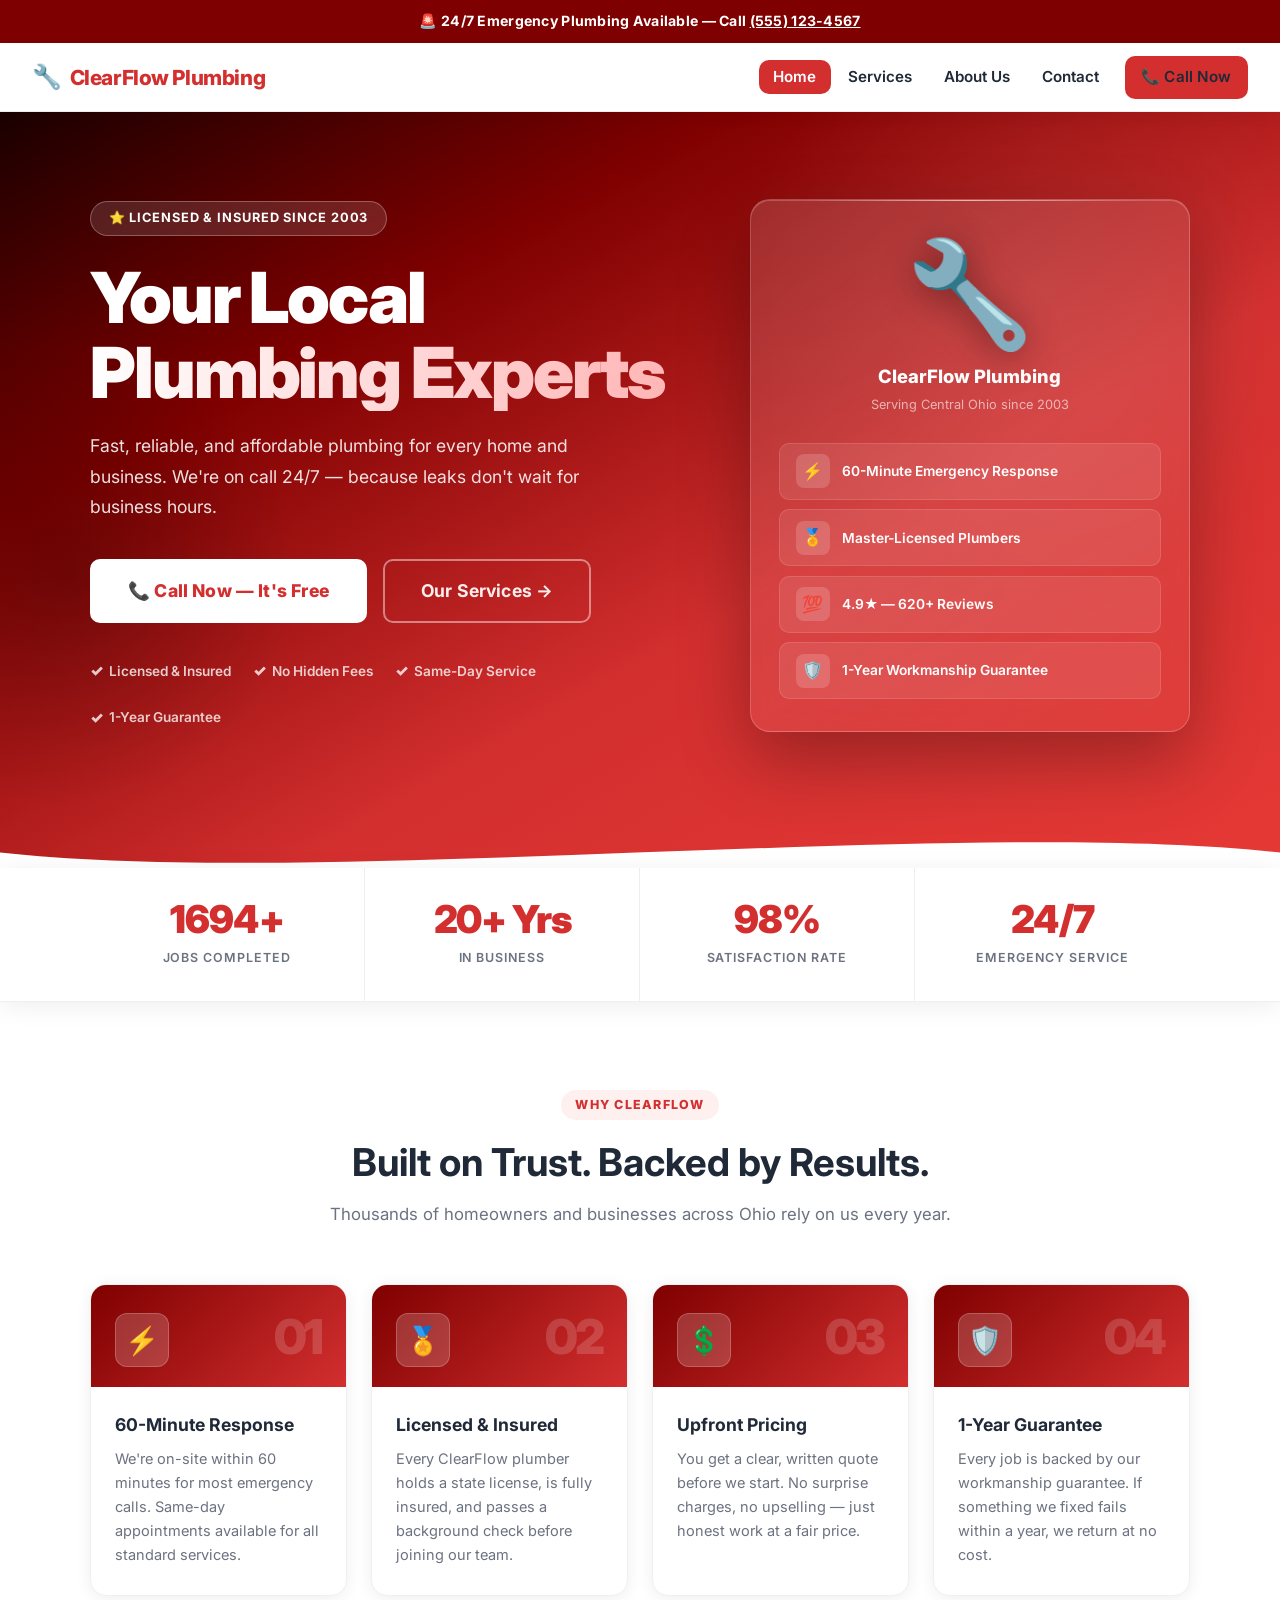
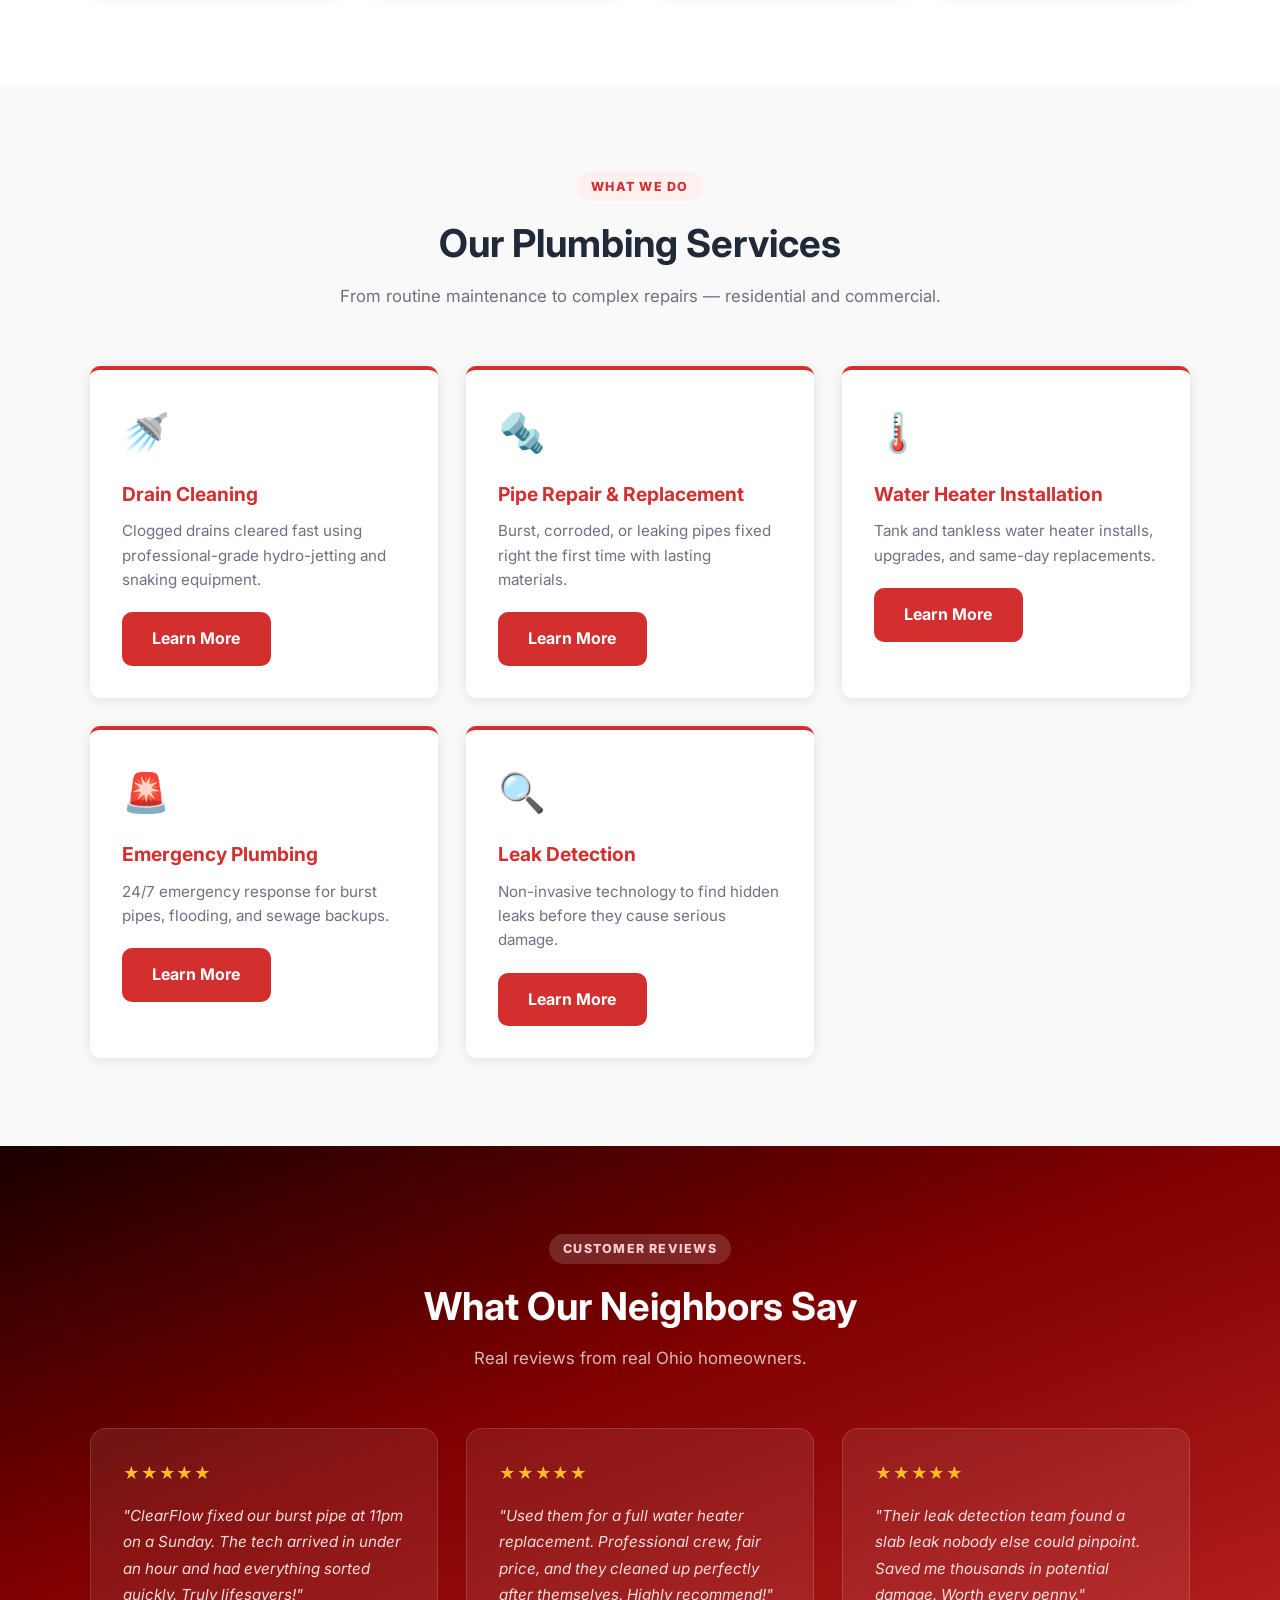
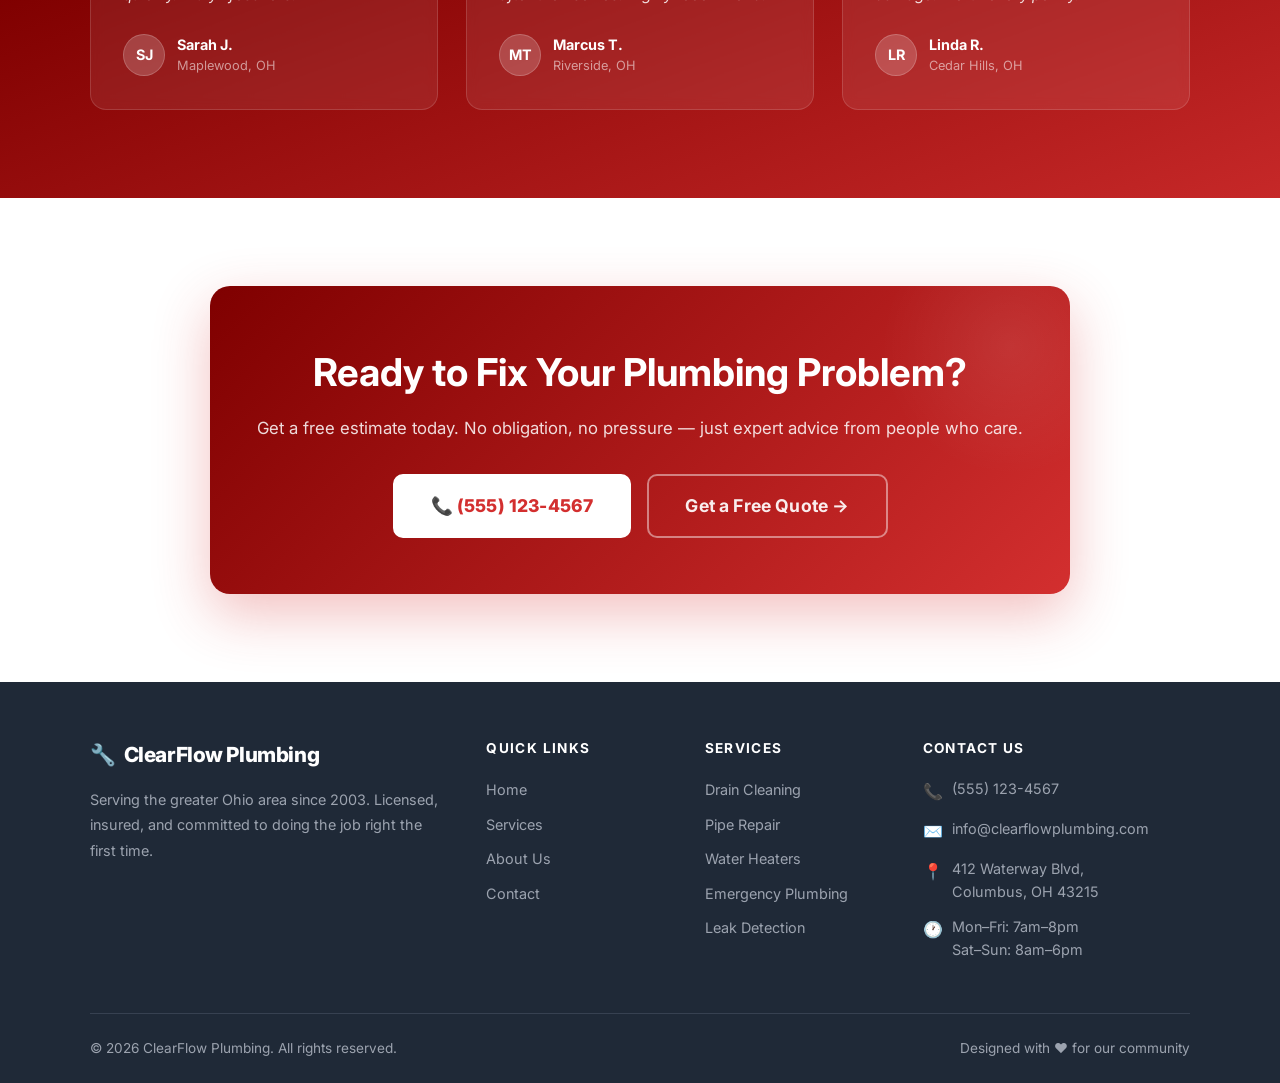
==== index.html @ c49f9f0a "Initial commit" ====
<!DOCTYPE html>
<html lang="en">
<head>
  <meta charset="UTF-8" />
  <meta name="viewport" content="width=device-width, initial-scale=1.0" />
  <title>ClearFlow Plumbing – Your Local Plumbing Experts</title>
  <meta name="description" content="ClearFlow Plumbing offers fast, reliable plumbing services including drain cleaning, pipe repair, water heater installation and 24/7 emergency plumbing." />
  <link rel="stylesheet" href="css/style.css" />
  <style>
    .fade-in { opacity: 0; transform: translateY(28px); transition: opacity 0.6s ease, transform 0.6s ease; }
    .fade-in.visible { opacity: 1; transform: none; }

    /* Section divider accent */
    .section-eyebrow {
      display: inline-block;
      background: #fff0f0;
      color: var(--red);
      font-size: 0.78rem;
      font-weight: 800;
      text-transform: uppercase;
      letter-spacing: 0.1em;
      padding: 0.3rem 0.9rem;
      border-radius: 50px;
      margin-bottom: 0.75rem;
    }
    .section-title-group { text-align: center; margin-bottom: 3.5rem; }
    .section-title-group .section-title  { margin-bottom: 0.5rem; }
    .section-title-group .section-subtitle { margin-bottom: 0; }

    /* Testimonials — upgrade */
    .testimonials-section {
      background: linear-gradient(160deg, #1a0000 0%, var(--red-dark) 40%, #c62828 100%);
      padding: 5.5rem 1.5rem;
    }
    .testimonials-section .section-eyebrow { background: rgba(255,255,255,0.15); color: #ffcdd2; }
    .testimonials-section .section-title  { color: var(--white); }
    .testimonials-section .section-subtitle { color: rgba(255,255,255,0.72); }
    .testimonial-card-v2 {
      background: rgba(255,255,255,0.08);
      border: 1px solid rgba(255,255,255,0.14);
      border-radius: 16px;
      padding: 2rem;
      backdrop-filter: blur(6px);
    }
    .testimonial-card-v2 .stars  { color: #fbbf24; font-size: 1rem; margin-bottom: 1rem; }
    .testimonial-card-v2 p { color: rgba(255,255,255,0.85); font-style: italic; font-size: 0.95rem; line-height: 1.75; margin-bottom: 1.5rem; }
    .testimonial-card-v2 .reviewer-avatar { background: rgba(255,255,255,0.18); border: 1px solid rgba(255,255,255,0.2); }
    .testimonial-card-v2 .reviewer-name  { color: var(--white); }
    .testimonial-card-v2 .reviewer-loc   { color: rgba(255,255,255,0.55); }

    /* Services section background */
    .services-section { background: var(--off-white); }

    /* CTA banner upgrade */
    .cta-banner-v2 {
      background: var(--white);
      padding: 5.5rem 1.5rem;
      text-align: center;
    }
    .cta-banner-v2 h2 { margin-bottom: 0.75rem; }
    .cta-banner-v2 .cta-sub { color: var(--gray); font-size: 1.05rem; margin-bottom: 2.5rem; max-width: 520px; margin-left: auto; margin-right: auto; }
    .cta-inner-box {
      background: linear-gradient(135deg, var(--red-dark) 0%, var(--red) 100%);
      border-radius: 20px;
      padding: 3.5rem 2.5rem;
      max-width: 860px;
      margin: 0 auto;
      box-shadow: 0 20px 56px rgba(211,47,47,0.3);
      position: relative;
      overflow: hidden;
    }
    .cta-inner-box::before {
      content: '';
      position: absolute;
      top: -80px; right: -80px;
      width: 280px; height: 280px;
      background: radial-gradient(circle, rgba(255,255,255,0.08) 0%, transparent 65%);
      border-radius: 50%;
    }
    .cta-inner-box h2 { color: var(--white); margin-bottom: 0.75rem; }
    .cta-inner-box p  { color: rgba(255,255,255,0.85); font-size: 1.05rem; margin-bottom: 2rem; }
    .cta-inner-box .cta-buttons { display: flex; gap: 1rem; justify-content: center; flex-wrap: wrap; position: relative; z-index: 1; }
  </style>
</head>
<body>

<!-- Emergency Strip -->
<div class="emergency-strip">
  🚨 24/7 Emergency Plumbing Available — Call <a href="tel:+15551234567">(555) 123-4567</a>
</div>

<!-- Navbar -->
<nav class="navbar">
  <a href="index.html" class="nav-brand">
    <span class="brand-icon">🔧</span>
    ClearFlow Plumbing
  </a>
  <button class="hamburger" aria-label="Toggle menu">
    <span></span><span></span><span></span>
  </button>
  <ul class="nav-links">
    <li><a href="index.html">Home</a></li>
    <li><a href="services.html">Services</a></li>
    <li><a href="about.html">About Us</a></li>
    <li><a href="contact.html">Contact</a></li>
    <li><a href="tel:+15551234567" class="btn btn-primary">📞 Call Now</a></li>
  </ul>
</nav>

<!-- ===================== HERO ===================== -->
<section class="hero">
  <div class="hero-inner">

    <!-- Left: Text -->
    <div class="hero-text">
      <span class="hero-badge">⭐ Licensed &amp; Insured Since 2003</span>
      <h1>
        Your Local
        <span class="hero-accent">Plumbing Experts</span>
      </h1>
      <p>Fast, reliable, and affordable plumbing for every home and business. We're on call 24/7 — because leaks don't wait for business hours.</p>
      <div class="hero-buttons">
        <a href="tel:+15551234567" class="btn btn-call btn-lg">📞 Call Now — It's Free</a>
        <a href="services.html" class="btn btn-hero-ghost btn-lg">Our Services →</a>
      </div>
      <div class="hero-trust">
        <span>Licensed &amp; Insured</span>
        <span>No Hidden Fees</span>
        <span>Same-Day Service</span>
        <span>1-Year Guarantee</span>
      </div>
    </div>

    <!-- Right: Visual card -->
    <div class="hero-visual">
      <div class="hero-img-frame">
        <div class="hero-img-icon">🔧</div>
        <div class="hero-img-title">ClearFlow Plumbing</div>
        <div class="hero-img-sub">Serving Central Ohio since 2003</div>
        <div class="hero-badges-list">
          <div class="hero-badge-item">
            <div class="hero-badge-icon">⚡</div>
            60-Minute Emergency Response
          </div>
          <div class="hero-badge-item">
            <div class="hero-badge-icon">🏅</div>
            Master-Licensed Plumbers
          </div>
          <div class="hero-badge-item">
            <div class="hero-badge-icon">💯</div>
            4.9★ — 620+ Reviews
          </div>
          <div class="hero-badge-item">
            <div class="hero-badge-icon">🛡️</div>
            1-Year Workmanship Guarantee
          </div>
        </div>
      </div>
    </div>

  </div>

  <!-- Wave transition -->
  <div class="hero-wave">
    <svg viewBox="0 0 1440 60" xmlns="http://www.w3.org/2000/svg" preserveAspectRatio="none">
      <path d="M0,40 C360,80 1080,0 1440,40 L1440,60 L0,60 Z" fill="#ffffff"/>
    </svg>
  </div>
</section>

<!-- ===================== STATS BAR ===================== -->
<div class="stats-bar">
  <div class="stats-bar-grid">
    <div class="stat-item">
      <span class="stat-num" data-count="2000" data-suffix="+">2000+</span>
      <span class="stat-label">Jobs Completed</span>
    </div>
    <div class="stat-item">
      <span class="stat-num" data-count="20" data-suffix="+ Yrs">20+ Yrs</span>
      <span class="stat-label">In Business</span>
    </div>
    <div class="stat-item">
      <span class="stat-num" data-count="98" data-suffix="%">98%</span>
      <span class="stat-label">Satisfaction Rate</span>
    </div>
    <div class="stat-item">
      <span class="stat-num">24/7</span>
      <span class="stat-label">Emergency Service</span>
    </div>
  </div>
</div>

<!-- ===================== WHY CHOOSE US ===================== -->
<section class="section">
  <div class="container">
    <div class="section-title-group">
      <div class="section-eyebrow">Why ClearFlow</div>
      <h2 class="section-title">Built on Trust. Backed by Results.</h2>
      <p class="section-subtitle">Thousands of homeowners and businesses across Ohio rely on us every year.</p>
    </div>
    <div class="why-grid">

      <div class="why-card fade-in">
        <div class="why-card-top">
          <div class="why-icon-wrap">⚡</div>
          <span class="why-card-num">01</span>
        </div>
        <div class="why-card-body">
          <h3>60-Minute Response</h3>
          <p>We're on-site within 60 minutes for most emergency calls. Same-day appointments available for all standard services.</p>
        </div>
      </div>

      <div class="why-card fade-in">
        <div class="why-card-top">
          <div class="why-icon-wrap">🏅</div>
          <span class="why-card-num">02</span>
        </div>
        <div class="why-card-body">
          <h3>Licensed &amp; Insured</h3>
          <p>Every ClearFlow plumber holds a state license, is fully insured, and passes a background check before joining our team.</p>
        </div>
      </div>

      <div class="why-card fade-in">
        <div class="why-card-top">
          <div class="why-icon-wrap">💲</div>
          <span class="why-card-num">03</span>
        </div>
        <div class="why-card-body">
          <h3>Upfront Pricing</h3>
          <p>You get a clear, written quote before we start. No surprise charges, no upselling — just honest work at a fair price.</p>
        </div>
      </div>

      <div class="why-card fade-in">
        <div class="why-card-top">
          <div class="why-icon-wrap">🛡️</div>
          <span class="why-card-num">04</span>
        </div>
        <div class="why-card-body">
          <h3>1-Year Guarantee</h3>
          <p>Every job is backed by our workmanship guarantee. If something we fixed fails within a year, we return at no cost.</p>
        </div>
      </div>

    </div>
  </div>
</section>

<!-- ===================== SERVICES ===================== -->
<section class="section services-section">
  <div class="container">
    <div class="section-title-group">
      <div class="section-eyebrow">What We Do</div>
      <h2 class="section-title">Our Plumbing Services</h2>
      <p class="section-subtitle">From routine maintenance to complex repairs — residential and commercial.</p>
    </div>
    <div class="services-grid">
      <div class="service-card fade-in">
        <div class="svc-icon">🚿</div>
        <h3>Drain Cleaning</h3>
        <p>Clogged drains cleared fast using professional-grade hydro-jetting and snaking equipment.</p>
        <a href="services.html" class="btn btn-primary">Learn More</a>
      </div>
      <div class="service-card fade-in">
        <div class="svc-icon">🔩</div>
        <h3>Pipe Repair &amp; Replacement</h3>
        <p>Burst, corroded, or leaking pipes fixed right the first time with lasting materials.</p>
        <a href="services.html" class="btn btn-primary">Learn More</a>
      </div>
      <div class="service-card fade-in">
        <div class="svc-icon">🌡️</div>
        <h3>Water Heater Installation</h3>
        <p>Tank and tankless water heater installs, upgrades, and same-day replacements.</p>
        <a href="services.html" class="btn btn-primary">Learn More</a>
      </div>
      <div class="service-card fade-in">
        <div class="svc-icon">🚨</div>
        <h3>Emergency Plumbing</h3>
        <p>24/7 emergency response for burst pipes, flooding, and sewage backups.</p>
        <a href="services.html" class="btn btn-primary">Learn More</a>
      </div>
      <div class="service-card fade-in">
        <div class="svc-icon">🔍</div>
        <h3>Leak Detection</h3>
        <p>Non-invasive technology to find hidden leaks before they cause serious damage.</p>
        <a href="services.html" class="btn btn-primary">Learn More</a>
      </div>
    </div>
  </div>
</section>

<!-- ===================== TESTIMONIALS ===================== -->
<section class="testimonials-section">
  <div class="container">
    <div class="section-title-group">
      <div class="section-eyebrow">Customer Reviews</div>
      <h2 class="section-title">What Our Neighbors Say</h2>
      <p class="section-subtitle">Real reviews from real Ohio homeowners.</p>
    </div>
    <div class="testimonials-grid">
      <div class="testimonial-card-v2 fade-in">
        <div class="stars">★★★★★</div>
        <p>"ClearFlow fixed our burst pipe at 11pm on a Sunday. The tech arrived in under an hour and had everything sorted quickly. Truly lifesavers!"</p>
        <div class="reviewer">
          <div class="reviewer-avatar">SJ</div>
          <div>
            <div class="reviewer-name">Sarah J.</div>
            <div class="reviewer-loc">Maplewood, OH</div>
          </div>
        </div>
      </div>
      <div class="testimonial-card-v2 fade-in">
        <div class="stars">★★★★★</div>
        <p>"Used them for a full water heater replacement. Professional crew, fair price, and they cleaned up perfectly after themselves. Highly recommend!"</p>
        <div class="reviewer">
          <div class="reviewer-avatar">MT</div>
          <div>
            <div class="reviewer-name">Marcus T.</div>
            <div class="reviewer-loc">Riverside, OH</div>
          </div>
        </div>
      </div>
      <div class="testimonial-card-v2 fade-in">
        <div class="stars">★★★★★</div>
        <p>"Their leak detection team found a slab leak nobody else could pinpoint. Saved me thousands in potential damage. Worth every penny."</p>
        <div class="reviewer">
          <div class="reviewer-avatar">LR</div>
          <div>
            <div class="reviewer-name">Linda R.</div>
            <div class="reviewer-loc">Cedar Hills, OH</div>
          </div>
        </div>
      </div>
    </div>
  </div>
</section>

<!-- ===================== CTA ===================== -->
<section class="cta-banner-v2">
  <div class="container">
    <div class="cta-inner-box">
      <h2>Ready to Fix Your Plumbing Problem?</h2>
      <p>Get a free estimate today. No obligation, no pressure — just expert advice from people who care.</p>
      <div class="cta-buttons">
        <a href="tel:+15551234567" class="btn btn-call btn-lg">📞 (555) 123-4567</a>
        <a href="contact.html" class="btn btn-hero-ghost btn-lg">Get a Free Quote →</a>
      </div>
    </div>
  </div>
</section>

<!-- Footer -->
<footer>
  <div class="footer-grid">
    <div class="footer-brand">
      <div class="nav-brand"><span>🔧</span> ClearFlow Plumbing</div>
      <p>Serving the greater Ohio area since 2003. Licensed, insured, and committed to doing the job right the first time.</p>
    </div>
    <div>
      <h4>Quick Links</h4>
      <ul>
        <li><a href="index.html">Home</a></li>
        <li><a href="services.html">Services</a></li>
        <li><a href="about.html">About Us</a></li>
        <li><a href="contact.html">Contact</a></li>
      </ul>
    </div>
    <div>
      <h4>Services</h4>
      <ul>
        <li><a href="services.html">Drain Cleaning</a></li>
        <li><a href="services.html">Pipe Repair</a></li>
        <li><a href="services.html">Water Heaters</a></li>
        <li><a href="services.html">Emergency Plumbing</a></li>
        <li><a href="services.html">Leak Detection</a></li>
      </ul>
    </div>
    <div>
      <h4>Contact Us</h4>
      <div class="footer-contact-item"><span class="fc-icon">📞</span> (555) 123-4567</div>
      <div class="footer-contact-item"><span class="fc-icon">✉️</span> info@clearflowplumbing.com</div>
      <div class="footer-contact-item"><span class="fc-icon">📍</span> 412 Waterway Blvd,<br>Columbus, OH 43215</div>
      <div class="footer-contact-item"><span class="fc-icon">🕐</span> Mon–Fri: 7am–8pm<br>Sat–Sun: 8am–6pm</div>
    </div>
  </div>
  <div class="footer-bottom">
    <span>&copy; 2026 ClearFlow Plumbing. All rights reserved.</span>
    <span>Designed with ❤️ for our community</span>
  </div>
</footer>

<script src="js/main.js"></script>
</body>
</html>
---- css/style.css ----
@import url('https://fonts.googleapis.com/css2?family=Inter:wght@400;500;600;700;800;900&display=swap');

/* ===== RESET & BASE ===== */
*, *::before, *::after {
  box-sizing: border-box;
  margin: 0;
  padding: 0;
}

:root {
  --red:        #d32f2f;
  --red-dark:   #7f0000;
  --red-mid:    #9a0007;
  --red-light:  #ff6659;
  --white:      #ffffff;
  --off-white:  #f9f9f9;
  --gray-light: #f1f1f1;
  --gray:       #6b7280;
  --gray-dark:  #1f2937;
  --shadow:     0 2px 12px rgba(0,0,0,0.10);
  --shadow-lg:  0 8px 32px rgba(0,0,0,0.14);
  --radius:     10px;
  --radius-lg:  16px;
  --transition: 0.25s ease;
}

html { scroll-behavior: smooth; }

body {
  font-family: 'Inter', 'Segoe UI', Arial, sans-serif;
  color: var(--gray-dark);
  background: var(--white);
  line-height: 1.6;
}

img { max-width: 100%; display: block; }
a  { text-decoration: none; color: inherit; }

/* ===== TYPOGRAPHY ===== */
h1 { font-size: clamp(2rem, 5vw, 3.2rem); font-weight: 800; line-height: 1.15; }
h2 { font-size: clamp(1.6rem, 3.5vw, 2.4rem); font-weight: 700; }
h3 { font-size: 1.2rem; font-weight: 700; }
p  { font-size: 1rem; }

.section-title    { text-align: center; margin-bottom: 0.5rem; }
.section-subtitle { text-align: center; color: var(--gray); margin-bottom: 3rem; font-size: 1.05rem; }

/* ===== BUTTONS ===== */
.btn {
  display: inline-block;
  padding: 0.75rem 1.75rem;
  border-radius: var(--radius);
  font-size: 1rem;
  font-weight: 700;
  cursor: pointer;
  border: 2px solid transparent;
  transition: background var(--transition), color var(--transition),
              transform var(--transition), box-shadow var(--transition),
              border-color var(--transition);
  letter-spacing: 0.01em;
}
.btn:hover  { transform: translateY(-2px); }
.btn:active { transform: translateY(0); }

.btn-primary {
  background: var(--red);
  color: var(--white);
  border-color: var(--red);
}
.btn-primary:hover {
  background: var(--red-mid);
  border-color: var(--red-mid);
  box-shadow: 0 6px 20px rgba(211,47,47,0.35);
}

.btn-outline {
  background: transparent;
  color: var(--white);
  border-color: var(--white);
}
.btn-outline:hover { background: var(--white); color: var(--red); }

/* Hero-specific buttons */
.btn-call {
  background: var(--white);
  color: var(--red);
  border: 2px solid var(--white);
  font-weight: 800;
  letter-spacing: 0.01em;
}
.btn-call:hover {
  background: #fff5f5;
  color: var(--red-mid);
  transform: translateY(-2px);
  box-shadow: 0 8px 28px rgba(0,0,0,0.22);
}
@keyframes pulse-ring {
  0%   { box-shadow: 0 0 0 0   rgba(255,255,255,0.55), 0 4px 14px rgba(0,0,0,0.15); }
  70%  { box-shadow: 0 0 0 14px rgba(255,255,255,0),   0 4px 14px rgba(0,0,0,0.15); }
  100% { box-shadow: 0 0 0 0   rgba(255,255,255,0),   0 4px 14px rgba(0,0,0,0.15); }
}
.btn-call { animation: pulse-ring 2.8s ease-out infinite; }

.btn-hero-ghost {
  background: transparent;
  color: rgba(255,255,255,0.92);
  border: 2px solid rgba(255,255,255,0.45);
  font-weight: 700;
}
.btn-hero-ghost:hover {
  background: rgba(255,255,255,0.12);
  border-color: rgba(255,255,255,0.75);
  color: var(--white);
  transform: translateY(-2px);
}

.btn-lg { padding: 1rem 2.25rem; font-size: 1.1rem; }

/* ===== NAVBAR ===== */
.navbar {
  position: sticky;
  top: 0;
  z-index: 1000;
  background: var(--white);
  box-shadow: 0 1px 0 #eee, 0 4px 16px rgba(0,0,0,0.06);
  padding: 0 2rem;
  display: flex;
  align-items: center;
  justify-content: space-between;
  height: 68px;
}
.nav-brand {
  display: flex;
  align-items: center;
  gap: 0.5rem;
  font-size: 1.3rem;
  font-weight: 800;
  color: var(--red);
  letter-spacing: -0.02em;
}
.nav-brand .brand-icon { font-size: 1.5rem; }

.nav-links {
  list-style: none;
  display: flex;
  gap: 0.2rem;
  align-items: center;
}
.nav-links a {
  padding: 0.45rem 0.9rem;
  border-radius: var(--radius);
  font-weight: 600;
  font-size: 0.95rem;
  color: var(--gray-dark);
  transition: background var(--transition), color var(--transition);
}
.nav-links a:hover,
.nav-links a.active {
  background: var(--red);
  color: var(--white);
}
.nav-links .btn { margin-left: 0.5rem; }

/* Hamburger */
.hamburger {
  display: none;
  flex-direction: column;
  gap: 5px;
  background: none;
  border: none;
  cursor: pointer;
  padding: 6px;
}
.hamburger span {
  width: 26px;
  height: 3px;
  background: var(--gray-dark);
  border-radius: 2px;
  transition: all var(--transition);
}
.hamburger.open span:nth-child(1) { transform: translateY(8px) rotate(45deg); }
.hamburger.open span:nth-child(2) { opacity: 0; }
.hamburger.open span:nth-child(3) { transform: translateY(-8px) rotate(-45deg); }

/* ===== HERO ===== */
.hero {
  background: linear-gradient(150deg, #1a0000 0%, var(--red-dark) 28%, var(--red) 62%, #e53935 100%);
  color: var(--white);
  padding: 5.5rem 2rem 8.5rem;
  position: relative;
  overflow: hidden;
}
/* Decorative radial glows */
.hero::before {
  content: '';
  position: absolute;
  top: -160px; right: -100px;
  width: 700px; height: 700px;
  background: radial-gradient(circle, rgba(255,255,255,0.06) 0%, transparent 60%);
  border-radius: 50%;
  pointer-events: none;
}
.hero::after {
  content: '';
  position: absolute;
  bottom: 40px; left: -180px;
  width: 500px; height: 500px;
  background: radial-gradient(circle, rgba(0,0,0,0.22) 0%, transparent 65%);
  border-radius: 50%;
  pointer-events: none;
}
/* Bottom wave */
.hero-wave {
  position: absolute;
  bottom: -2px; left: 0; right: 0;
  line-height: 0;
  pointer-events: none;
}

/* Two-column layout */
.hero-inner {
  position: relative;
  z-index: 1;
  max-width: 1100px;
  margin: 0 auto;
  display: grid;
  grid-template-columns: 1.15fr 0.85fr;
  gap: 4rem;
  align-items: center;
}

/* Left: text */
.hero-badge {
  display: inline-flex;
  align-items: center;
  gap: 0.4rem;
  background: rgba(255,255,255,0.12);
  border: 1px solid rgba(255,255,255,0.28);
  color: var(--white);
  padding: 0.4rem 1.1rem;
  border-radius: 50px;
  font-size: 0.8rem;
  font-weight: 700;
  letter-spacing: 0.07em;
  text-transform: uppercase;
  margin-bottom: 1.5rem;
  backdrop-filter: blur(6px);
}
.hero h1 {
  font-size: clamp(2.7rem, 5.5vw, 4.4rem);
  font-weight: 900;
  line-height: 1.07;
  margin-bottom: 1.25rem;
  letter-spacing: -0.03em;
}
.hero-accent {
  display: block;
  color: #ffcdd2; /* fallback */
  background: linear-gradient(95deg, #ffffff 0%, #ffb3b3 100%);
  -webkit-background-clip: text;
  -webkit-text-fill-color: transparent;
  background-clip: text;
}
.hero p {
  font-size: 1.1rem;
  opacity: 0.88;
  line-height: 1.75;
  margin-bottom: 2.25rem;
  max-width: 490px;
}
.hero-buttons {
  display: flex;
  gap: 1rem;
  flex-wrap: wrap;
  margin-bottom: 2.25rem;
}
.hero-trust {
  display: flex;
  flex-wrap: wrap;
  gap: 1.4rem;
  font-size: 0.85rem;
  font-weight: 600;
  opacity: 0.78;
}
.hero-trust span {
  display: flex;
  align-items: center;
  gap: 0.35rem;
}
.hero-trust span::before {
  content: '✓';
  font-weight: 900;
  font-size: 0.95rem;
}

/* Right: visual card */
.hero-visual { position: relative; }
.hero-img-frame {
  background: linear-gradient(145deg, rgba(255,255,255,0.14), rgba(255,255,255,0.04));
  border: 1.5px solid rgba(255,255,255,0.2);
  border-radius: 20px;
  padding: 2.5rem 1.75rem 2rem;
  text-align: center;
  backdrop-filter: blur(10px);
  box-shadow: 0 28px 70px rgba(0,0,0,0.3), inset 0 1px 0 rgba(255,255,255,0.2);
  position: relative;
  overflow: hidden;
}
.hero-img-frame::before {
  content: '';
  position: absolute;
  top: 0; left: 12%; right: 12%;
  height: 1px;
  background: linear-gradient(90deg, transparent, rgba(255,255,255,0.55), transparent);
}
.hero-img-icon {
  font-size: 6.5rem;
  line-height: 1;
  margin-bottom: 1.1rem;
  filter: drop-shadow(0 6px 18px rgba(0,0,0,0.4));
}
.hero-img-title {
  font-size: 1.15rem;
  font-weight: 800;
  color: var(--white);
  margin-bottom: 0.2rem;
}
.hero-img-sub {
  font-size: 0.8rem;
  opacity: 0.6;
  margin-bottom: 1.75rem;
}
.hero-badges-list { display: flex; flex-direction: column; gap: 0.6rem; }
.hero-badge-item {
  display: flex;
  align-items: center;
  gap: 0.8rem;
  background: rgba(255,255,255,0.09);
  border: 1px solid rgba(255,255,255,0.12);
  border-radius: 10px;
  padding: 0.65rem 1rem;
  font-size: 0.86rem;
  font-weight: 600;
  text-align: left;
  transition: background var(--transition);
}
.hero-badge-item:hover { background: rgba(255,255,255,0.16); }
.hero-badge-icon {
  width: 34px; height: 34px;
  background: rgba(255,255,255,0.16);
  border-radius: 8px;
  display: flex; align-items: center; justify-content: center;
  font-size: 1.05rem;
  flex-shrink: 0;
}

/* ===== STATS BAR ===== */
.stats-bar {
  background: var(--white);
  box-shadow: 0 4px 24px rgba(0,0,0,0.07);
  position: relative;
  z-index: 2;
  border-bottom: 1px solid #f0f0f0;
}
.stats-bar-grid {
  display: grid;
  grid-template-columns: repeat(4, 1fr);
  max-width: 1100px;
  margin: 0 auto;
}
.stat-item {
  padding: 2rem 1.25rem;
  text-align: center;
  border-right: 1px solid #eeeeee;
  transition: background var(--transition);
  cursor: default;
}
.stat-item:last-child { border-right: none; }
.stat-item:hover { background: #fff8f8; }
.stat-item .stat-num {
  display: block;
  font-size: 2.4rem;
  font-weight: 900;
  color: var(--red);
  line-height: 1;
  margin-bottom: 0.35rem;
  letter-spacing: -0.03em;
}
.stat-item .stat-label {
  font-size: 0.78rem;
  color: var(--gray);
  text-transform: uppercase;
  letter-spacing: 0.08em;
  font-weight: 600;
}

/* ===== SECTIONS ===== */
.section { padding: 5.5rem 1.5rem; }
.section-alt { background: var(--off-white); }

.container {
  max-width: 1100px;
  margin: 0 auto;
}

/* ===== WHY US — Premium ===== */
.why-grid {
  display: grid;
  grid-template-columns: repeat(auto-fit, minmax(240px, 1fr));
  gap: 1.5rem;
}
.why-card {
  background: var(--white);
  border-radius: var(--radius-lg);
  overflow: hidden;
  box-shadow: 0 2px 16px rgba(0,0,0,0.07);
  border: 1px solid #f0f0f0;
  transition: transform 0.3s ease, box-shadow 0.3s ease, border-color 0.3s ease;
}
.why-card:hover {
  transform: translateY(-8px);
  box-shadow: 0 20px 48px rgba(211,47,47,0.14);
  border-color: #ffd0d0;
}
.why-card-top {
  background: linear-gradient(135deg, var(--red-dark) 0%, var(--red) 100%);
  padding: 1.75rem 1.5rem 1.25rem;
  display: flex;
  align-items: flex-start;
  justify-content: space-between;
}
.why-icon-wrap {
  width: 54px; height: 54px;
  background: rgba(255,255,255,0.18);
  border-radius: 12px;
  display: flex; align-items: center; justify-content: center;
  font-size: 1.7rem;
  border: 1px solid rgba(255,255,255,0.2);
}
.why-card-num {
  font-size: 3rem;
  font-weight: 900;
  color: rgba(255,255,255,0.16);
  line-height: 1;
  letter-spacing: -0.05em;
}
.why-card-body { padding: 1.5rem 1.5rem 1.75rem; }
.why-card-body h3 { margin-bottom: 0.45rem; font-size: 1.1rem; }
.why-card-body p  { color: var(--gray); font-size: 0.91rem; line-height: 1.65; }

/* ===== SERVICES CARDS ===== */
.services-grid {
  display: grid;
  grid-template-columns: repeat(auto-fit, minmax(280px, 1fr));
  gap: 1.75rem;
}
.service-card {
  background: var(--white);
  border-radius: var(--radius);
  padding: 2rem;
  box-shadow: var(--shadow);
  border-top: 4px solid var(--red);
  transition: transform var(--transition), box-shadow var(--transition);
}
.service-card:hover { transform: translateY(-4px); box-shadow: var(--shadow-lg); }
.service-card .svc-icon { font-size: 2.4rem; margin-bottom: 1rem; }
.service-card h3 { margin-bottom: 0.6rem; color: var(--red); }
.service-card p { color: var(--gray); font-size: 0.95rem; margin-bottom: 1.25rem; }
.service-card ul { list-style: none; padding: 0; margin-bottom: 1.5rem; }
.service-card ul li {
  padding: 0.3rem 0;
  color: var(--gray-dark);
  font-size: 0.9rem;
  display: flex; align-items: center; gap: 0.5rem;
  border-bottom: 1px solid var(--gray-light);
}
.service-card ul li:last-child { border-bottom: none; }
.service-card ul li::before { content: '✓'; color: var(--red); font-weight: 700; flex-shrink: 0; }

/* ===== ABOUT ===== */
.about-grid { display: grid; grid-template-columns: 1fr 1fr; gap: 4rem; align-items: center; }
.about-image-placeholder {
  background: linear-gradient(135deg, var(--gray-light), #e0e0e0);
  border-radius: var(--radius);
  height: 420px;
  display: flex; flex-direction: column; align-items: center; justify-content: center;
  color: var(--gray); gap: 1rem;
  border: 2px dashed #ccc;
}
.about-image-placeholder span:last-child { font-size: 1rem; color: var(--gray); }
.about-content h2  { margin-bottom: 1rem; }
.about-content p   { color: var(--gray); margin-bottom: 1rem; }
.about-highlights  { display: flex; flex-direction: column; gap: 0.75rem; margin: 1.5rem 0 2rem; }
.highlight-item {
  display: flex; align-items: flex-start; gap: 0.75rem;
  background: var(--off-white);
  border-left: 4px solid var(--red);
  padding: 0.75rem 1rem;
  border-radius: 0 var(--radius) var(--radius) 0;
}
.highlight-item .hi-icon { font-size: 1.3rem; flex-shrink: 0; margin-top: 0.1rem; }
.highlight-item p  { margin: 0; font-size: 0.95rem; color: var(--gray-dark); }

.team-grid { display: grid; grid-template-columns: repeat(auto-fit, minmax(200px, 1fr)); gap: 1.5rem; }
.team-card { background: var(--white); border-radius: var(--radius); padding: 2rem 1.5rem; text-align: center; box-shadow: var(--shadow); }
.team-avatar {
  width: 80px; height: 80px; border-radius: 50%;
  background: linear-gradient(135deg, var(--red), var(--red-light));
  color: var(--white); font-size: 1.8rem;
  display: flex; align-items: center; justify-content: center;
  margin: 0 auto 1rem;
}
.team-card h3   { margin-bottom: 0.25rem; }
.team-card .role { color: var(--red); font-weight: 600; font-size: 0.9rem; }
.team-card p    { color: var(--gray); font-size: 0.875rem; margin-top: 0.5rem; }

/* ===== CONTACT ===== */
.contact-grid { display: grid; grid-template-columns: 1fr 1.4fr; gap: 3rem; align-items: start; }
.contact-info h2   { margin-bottom: 1rem; }
.contact-info > p  { color: var(--gray); margin-bottom: 2rem; }
.contact-details   { display: flex; flex-direction: column; gap: 1.25rem; margin-bottom: 2rem; }
.contact-item      { display: flex; align-items: flex-start; gap: 1rem; }
.contact-item .ci-icon {
  width: 44px; height: 44px;
  background: var(--red); color: var(--white);
  border-radius: 50%;
  display: flex; align-items: center; justify-content: center;
  flex-shrink: 0; font-size: 1.2rem;
}
.contact-item .ci-text strong { display: block; font-size: 0.85rem; color: var(--gray); font-weight: 600; text-transform: uppercase; letter-spacing: 0.05em; margin-bottom: 0.1rem; }
.contact-item .ci-text span   { font-weight: 600; }

.contact-form-wrapper { background: var(--white); border-radius: var(--radius); padding: 2.5rem; box-shadow: var(--shadow); }
.contact-form-wrapper h3 { margin-bottom: 1.5rem; }
.form-row { display: grid; grid-template-columns: 1fr 1fr; gap: 1rem; }
.form-group { display: flex; flex-direction: column; gap: 0.4rem; margin-bottom: 1.1rem; }
.form-group label { font-weight: 600; font-size: 0.9rem; color: var(--gray-dark); }
.form-group input,
.form-group select,
.form-group textarea {
  padding: 0.7rem 0.9rem;
  border: 1.5px solid #ddd;
  border-radius: var(--radius);
  font-size: 1rem;
  font-family: inherit;
  transition: border-color var(--transition), box-shadow var(--transition);
  background: var(--off-white);
  color: var(--gray-dark);
}
.form-group input:focus,
.form-group select:focus,
.form-group textarea:focus {
  outline: none;
  border-color: var(--red);
  box-shadow: 0 0 0 3px rgba(211,47,47,0.12);
  background: var(--white);
}
.form-group textarea { resize: vertical; min-height: 130px; }
.form-success {
  display: none;
  background: #e8f5e9; border: 1.5px solid #4caf50;
  border-radius: var(--radius);
  padding: 1rem 1.25rem; color: #2e7d32;
  font-weight: 600; margin-top: 1rem;
  align-items: center; gap: 0.5rem;
}
.form-success.show { display: flex; }

/* ===== CTA BANNER ===== */
.cta-banner {
  background: linear-gradient(135deg, var(--red-dark), var(--red));
  color: var(--white);
  padding: 5rem 1.5rem;
  text-align: center;
}
.cta-banner h2   { margin-bottom: 0.75rem; }
.cta-banner p    { opacity: 0.9; margin-bottom: 2rem; font-size: 1.05rem; }
.cta-banner .cta-buttons { display: flex; gap: 1rem; justify-content: center; flex-wrap: wrap; }

/* ===== FOOTER ===== */
footer { background: var(--gray-dark); color: #9ca3af; padding: 3.5rem 1.5rem 1.5rem; }
.footer-grid {
  display: grid;
  grid-template-columns: 2fr 1fr 1fr 1.5fr;
  gap: 2.5rem;
  max-width: 1100px;
  margin: 0 auto 2.5rem;
}
.footer-brand .nav-brand { margin-bottom: 1rem; color: var(--white); }
.footer-brand p { font-size: 0.9rem; line-height: 1.75; }

footer h4   { color: var(--white); font-size: 0.85rem; text-transform: uppercase; letter-spacing: 0.1em; margin-bottom: 1.1rem; }
footer ul   { list-style: none; }
footer ul li { margin-bottom: 0.55rem; }
footer ul li a { font-size: 0.9rem; color: #9ca3af; transition: color var(--transition); }
footer ul li a:hover { color: var(--red-light); }

.footer-contact-item { display: flex; align-items: flex-start; gap: 0.6rem; margin-bottom: 0.75rem; font-size: 0.9rem; }
.footer-contact-item .fc-icon { font-size: 1rem; flex-shrink: 0; margin-top: 2px; }

.footer-bottom {
  max-width: 1100px;
  margin: 0 auto;
  border-top: 1px solid #374151;
  padding-top: 1.5rem;
  display: flex; justify-content: space-between; align-items: center;
  font-size: 0.85rem; flex-wrap: wrap; gap: 0.5rem;
}
.footer-bottom a { color: var(--red-light); }

/* ===== PAGE HERO (inner pages) ===== */
.page-hero {
  background: linear-gradient(135deg, var(--red-dark), var(--red));
  color: var(--white);
  padding: 4rem 1.5rem;
  text-align: center;
}
.page-hero p { opacity: 0.88; margin-top: 0.5rem; font-size: 1.05rem; }

/* ===== TESTIMONIALS ===== */
.testimonials-grid { display: grid; grid-template-columns: repeat(auto-fit, minmax(280px, 1fr)); gap: 1.75rem; }
.testimonial-card { background: var(--white); border-radius: var(--radius); padding: 2rem; box-shadow: var(--shadow); border: 1px solid #f0f0f0; }
.stars { color: #f59e0b; font-size: 1.1rem; margin-bottom: 0.75rem; letter-spacing: 0.05em; }
.testimonial-card p { color: var(--gray); font-style: italic; margin-bottom: 1.25rem; font-size: 0.95rem; line-height: 1.7; }
.reviewer { display: flex; align-items: center; gap: 0.75rem; }
.reviewer-avatar {
  width: 42px; height: 42px; border-radius: 50%;
  background: linear-gradient(135deg, var(--red), var(--red-light));
  color: var(--white); font-weight: 700;
  display: flex; align-items: center; justify-content: center;
  font-size: 0.9rem; flex-shrink: 0;
}
.reviewer-name { font-weight: 700; font-size: 0.9rem; }
.reviewer-loc  { font-size: 0.8rem; color: var(--gray); }

/* ===== EMERGENCY STRIP ===== */
.emergency-strip {
  background: var(--red-dark);
  color: var(--white);
  text-align: center;
  padding: 0.65rem 1.5rem;
  font-weight: 700;
  font-size: 0.88rem;
  letter-spacing: 0.02em;
}
.emergency-strip a { color: var(--white); text-decoration: underline; }

/* ===== RESPONSIVE ===== */
@media (max-width: 960px) {
  .hero-inner       { grid-template-columns: 1fr; gap: 3rem; }
  .hero-visual      { display: none; }
  .hero             { padding: 5rem 1.5rem 7rem; text-align: center; }
  .hero p           { margin-left: auto; margin-right: auto; }
  .hero-buttons     { justify-content: center; }
  .hero-trust       { justify-content: center; }
  .about-grid       { grid-template-columns: 1fr; }
  .about-image-placeholder { height: 250px; }
  .contact-grid     { grid-template-columns: 1fr; }
  .footer-grid      { grid-template-columns: 1fr 1fr; }
  .stats-bar-grid   { grid-template-columns: repeat(2, 1fr); }
  .stat-item:nth-child(2) { border-right: none; }
}

@media (max-width: 640px) {
  .nav-links {
    display: none;
    flex-direction: column;
    position: absolute;
    top: 68px; left: 0; right: 0;
    background: var(--white);
    box-shadow: 0 8px 24px rgba(0,0,0,0.1);
    padding: 1rem 1.5rem 1.5rem;
    gap: 0.25rem;
  }
  .nav-links.open   { display: flex; }
  .nav-links a, .nav-links .btn { width: 100%; text-align: center; }
  .hamburger        { display: flex; }
  .form-row         { grid-template-columns: 1fr; }
  .footer-grid      { grid-template-columns: 1fr; }
  .footer-bottom    { flex-direction: column; text-align: center; }
  .stats-bar-grid   { grid-template-columns: repeat(2, 1fr); }
  .stat-item        { padding: 1.5rem 0.75rem; }
  .stat-item .stat-num { font-size: 1.9rem; }
  .why-grid         { grid-template-columns: 1fr; }
}
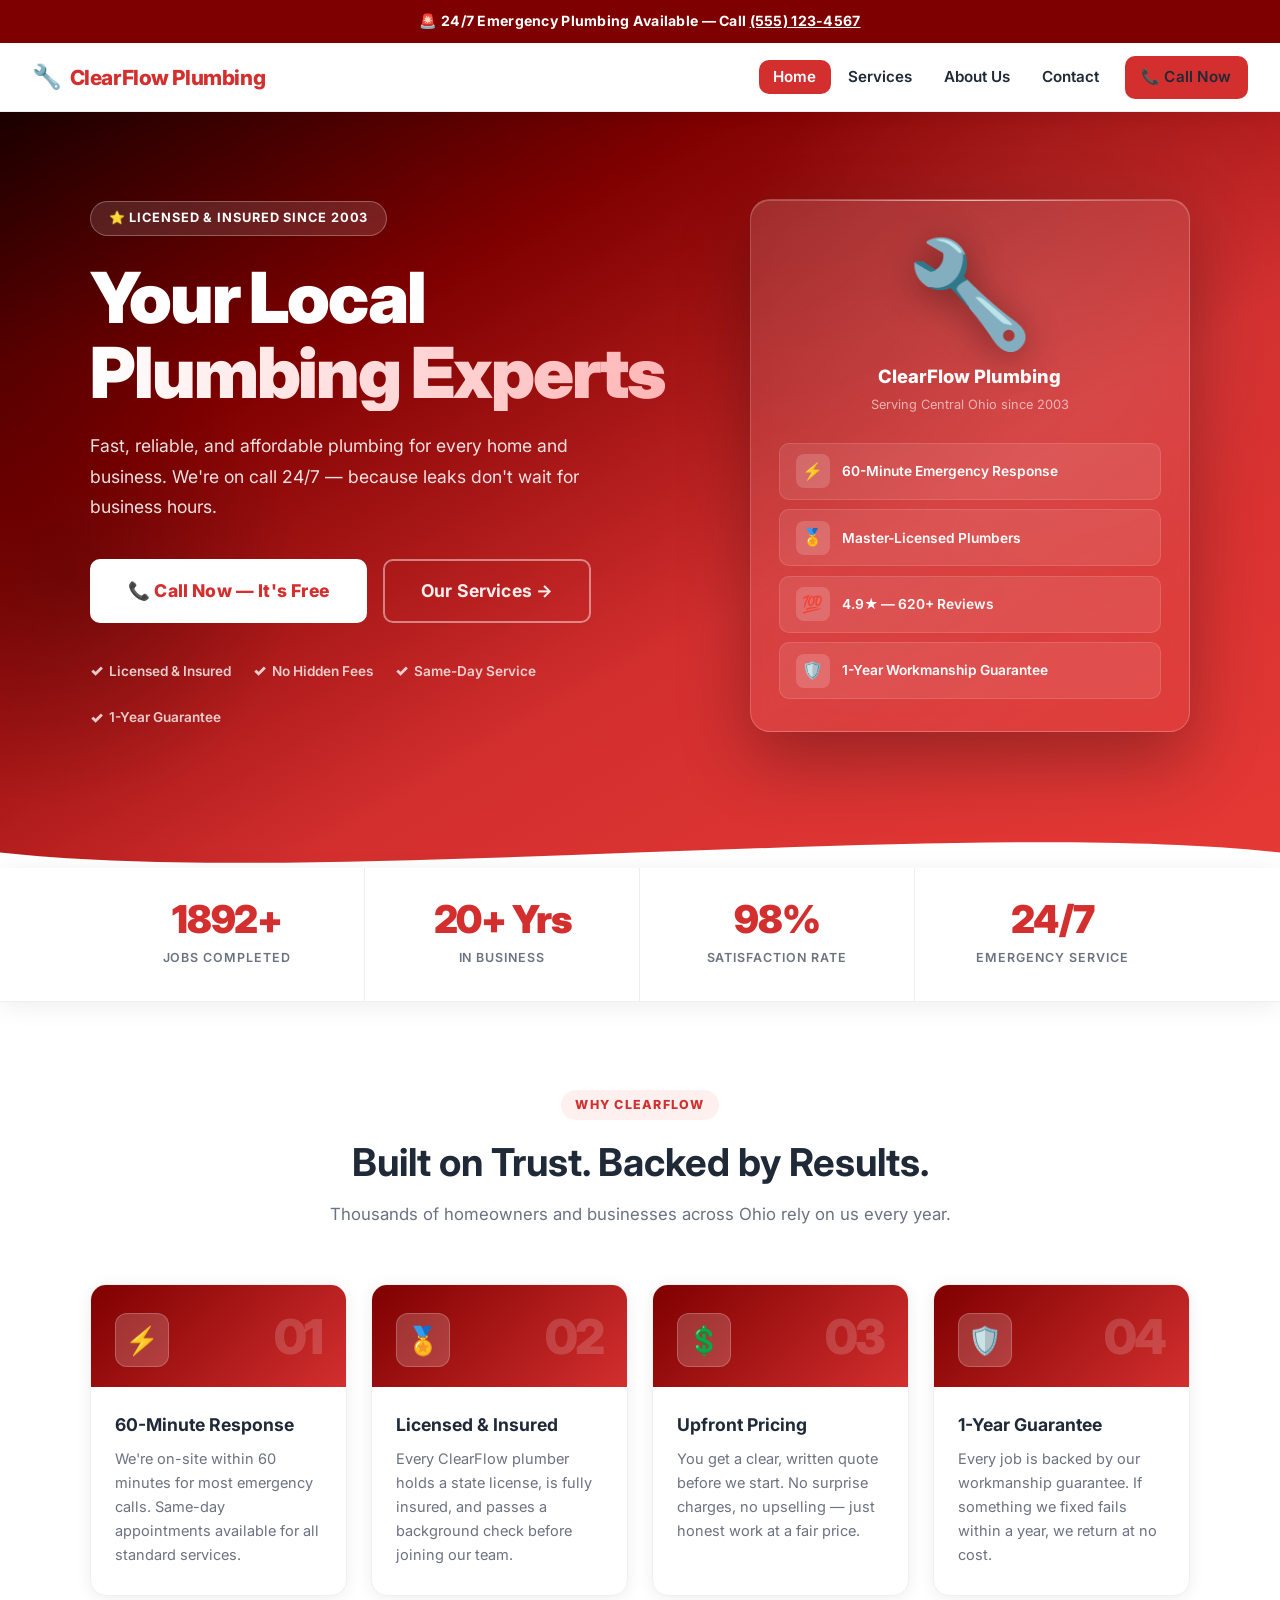
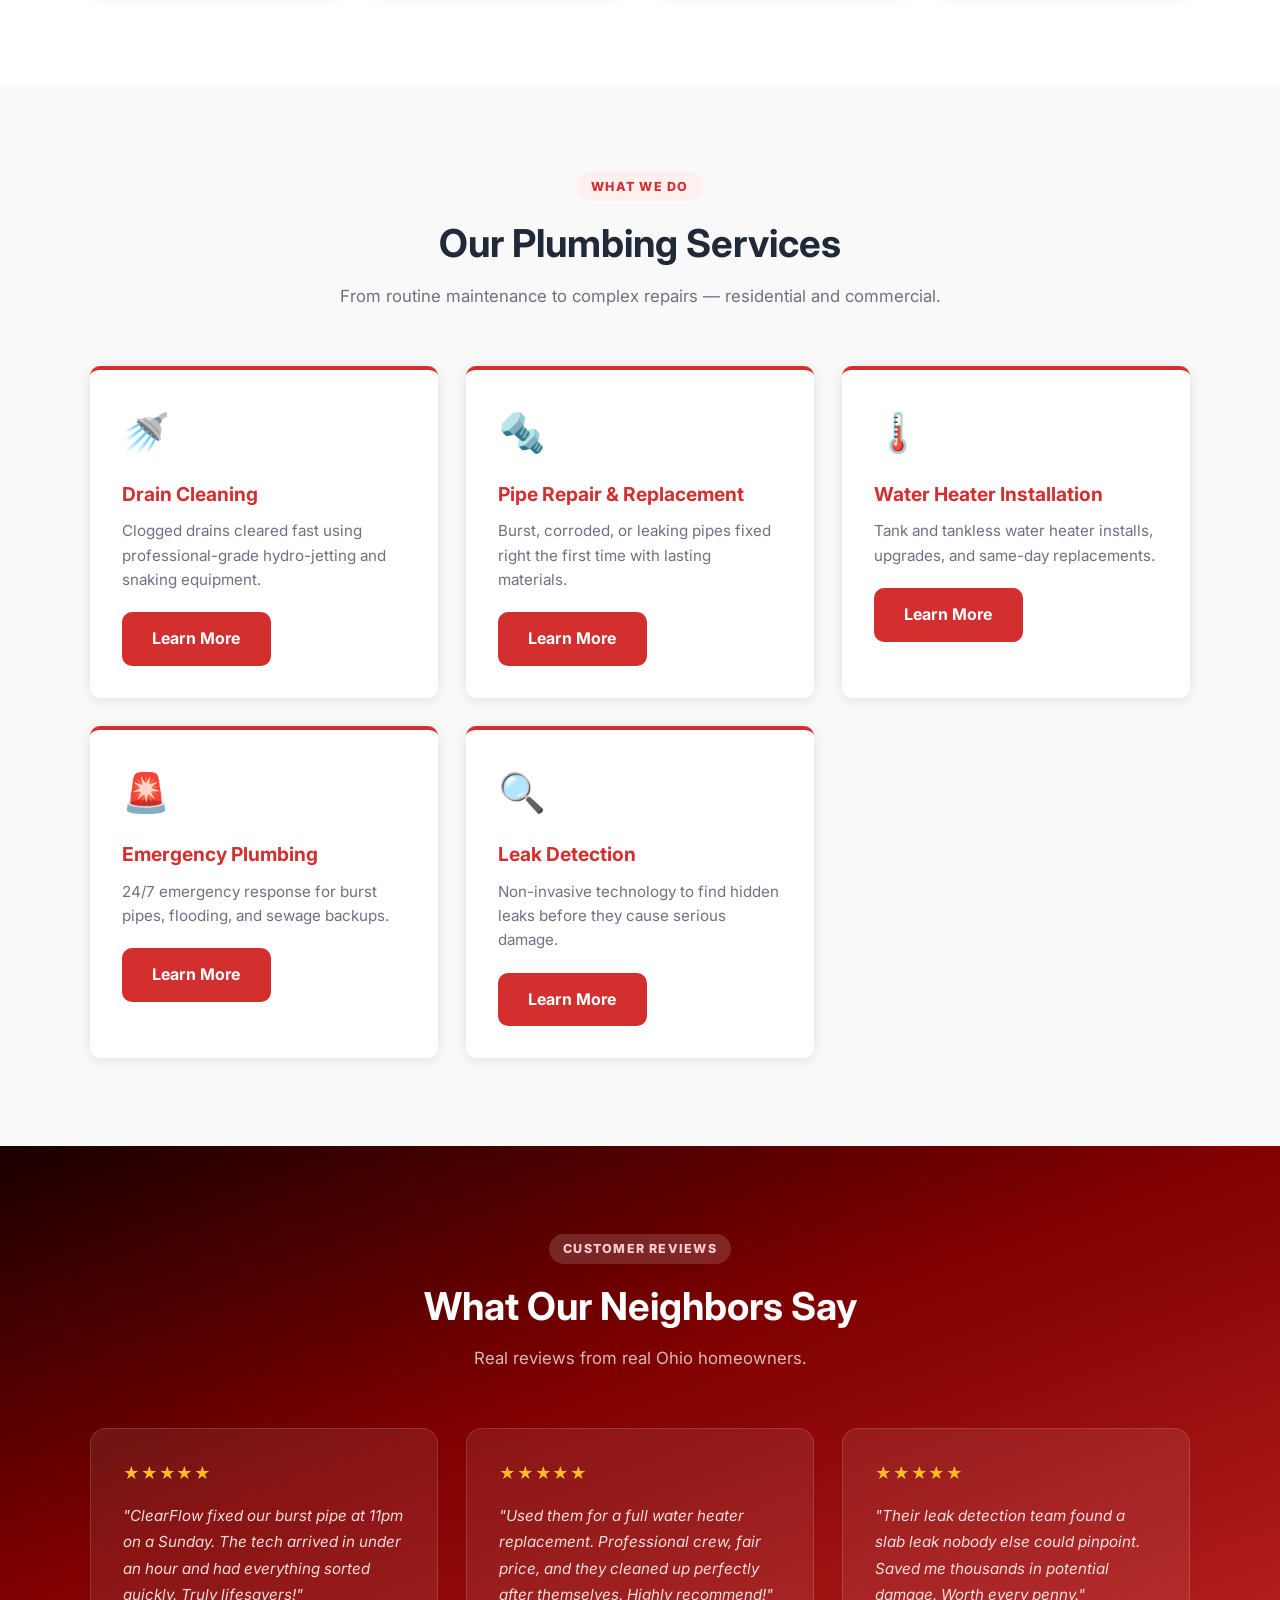
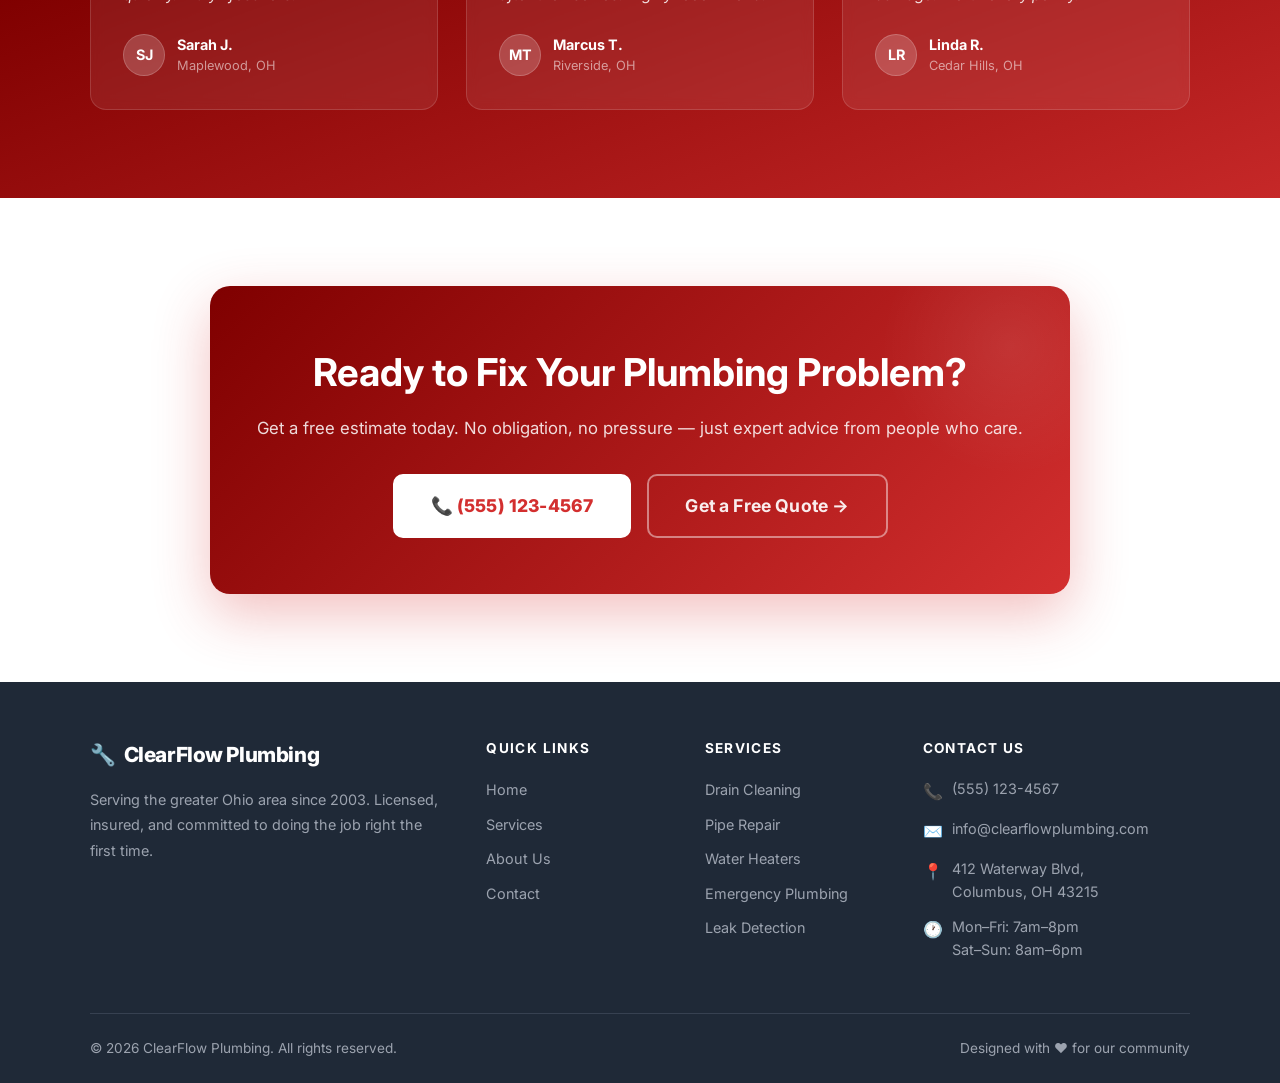
==== commit a5d916b2: "Update index.html" ====
--- a/index.html
+++ b/index.html
@@ -394,3 +394,4 @@
 <script src="js/main.js"></script>
 </body>
 </html>
+ 
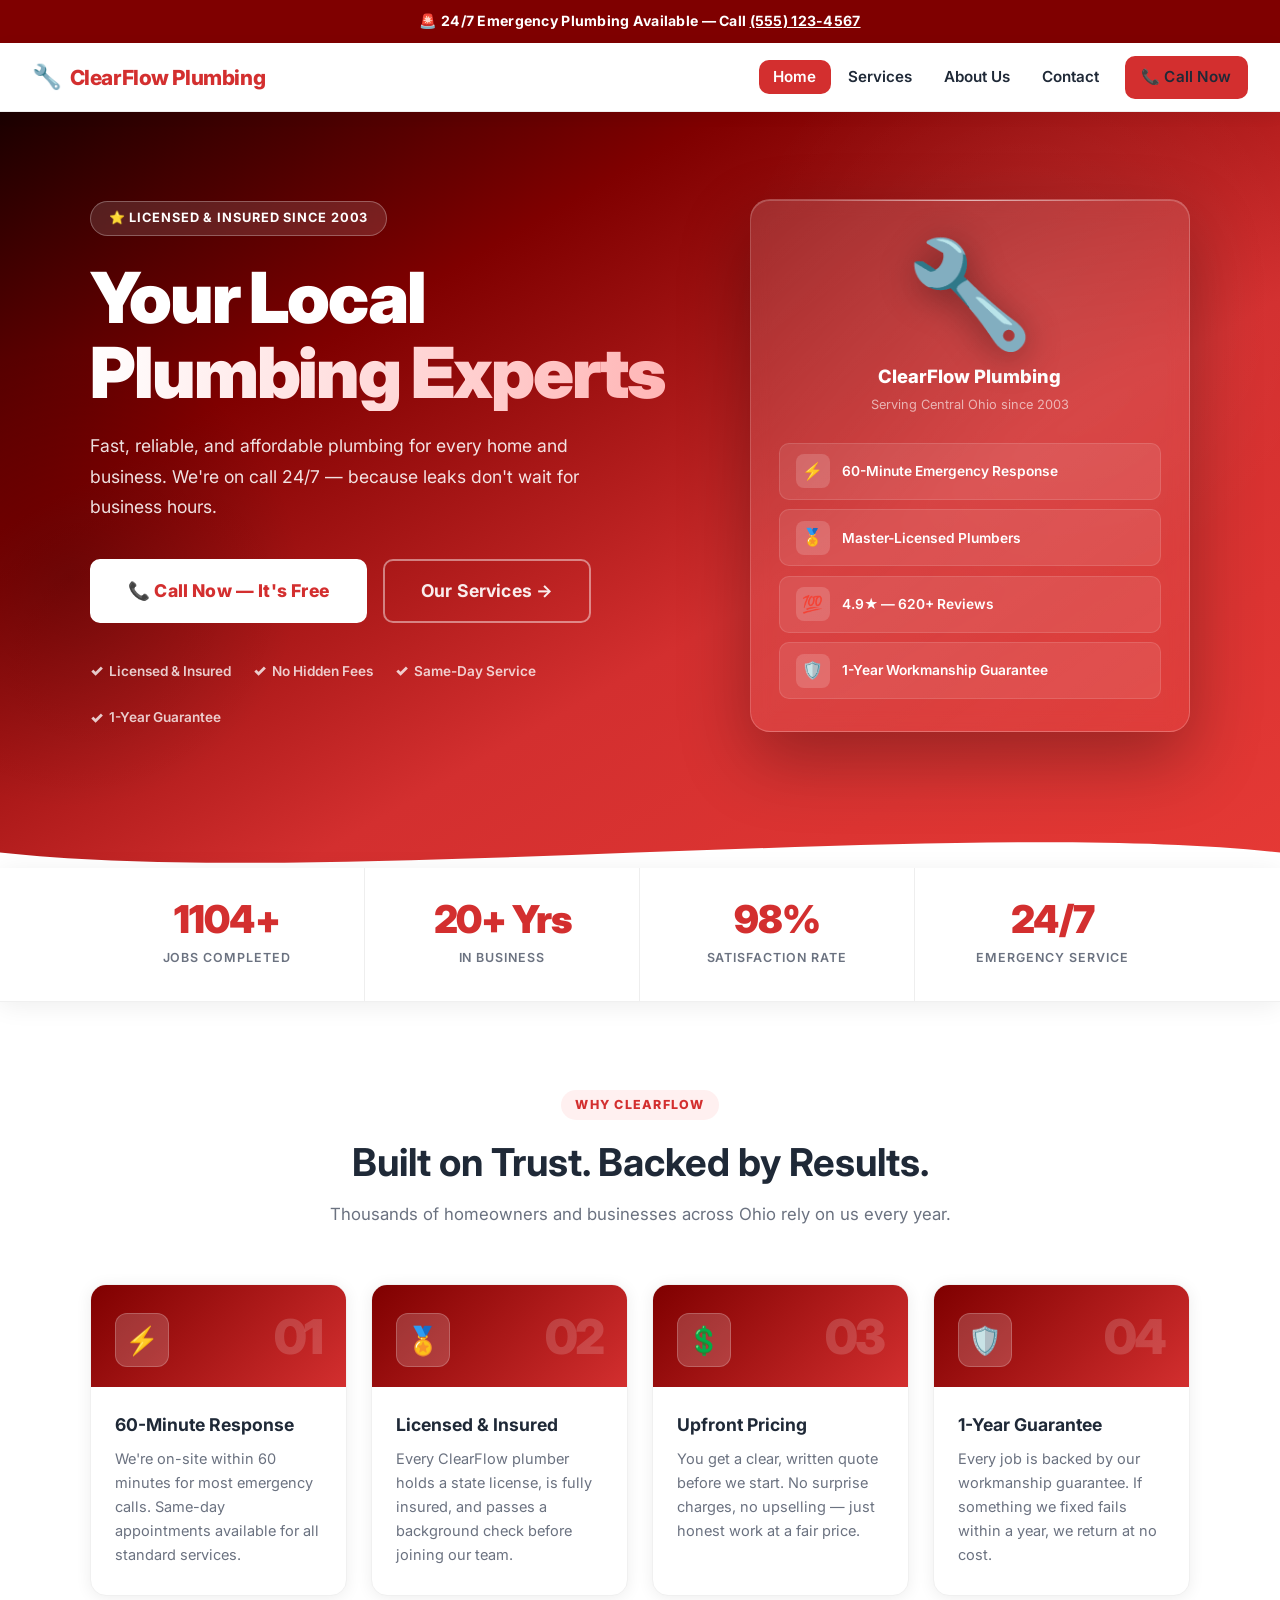
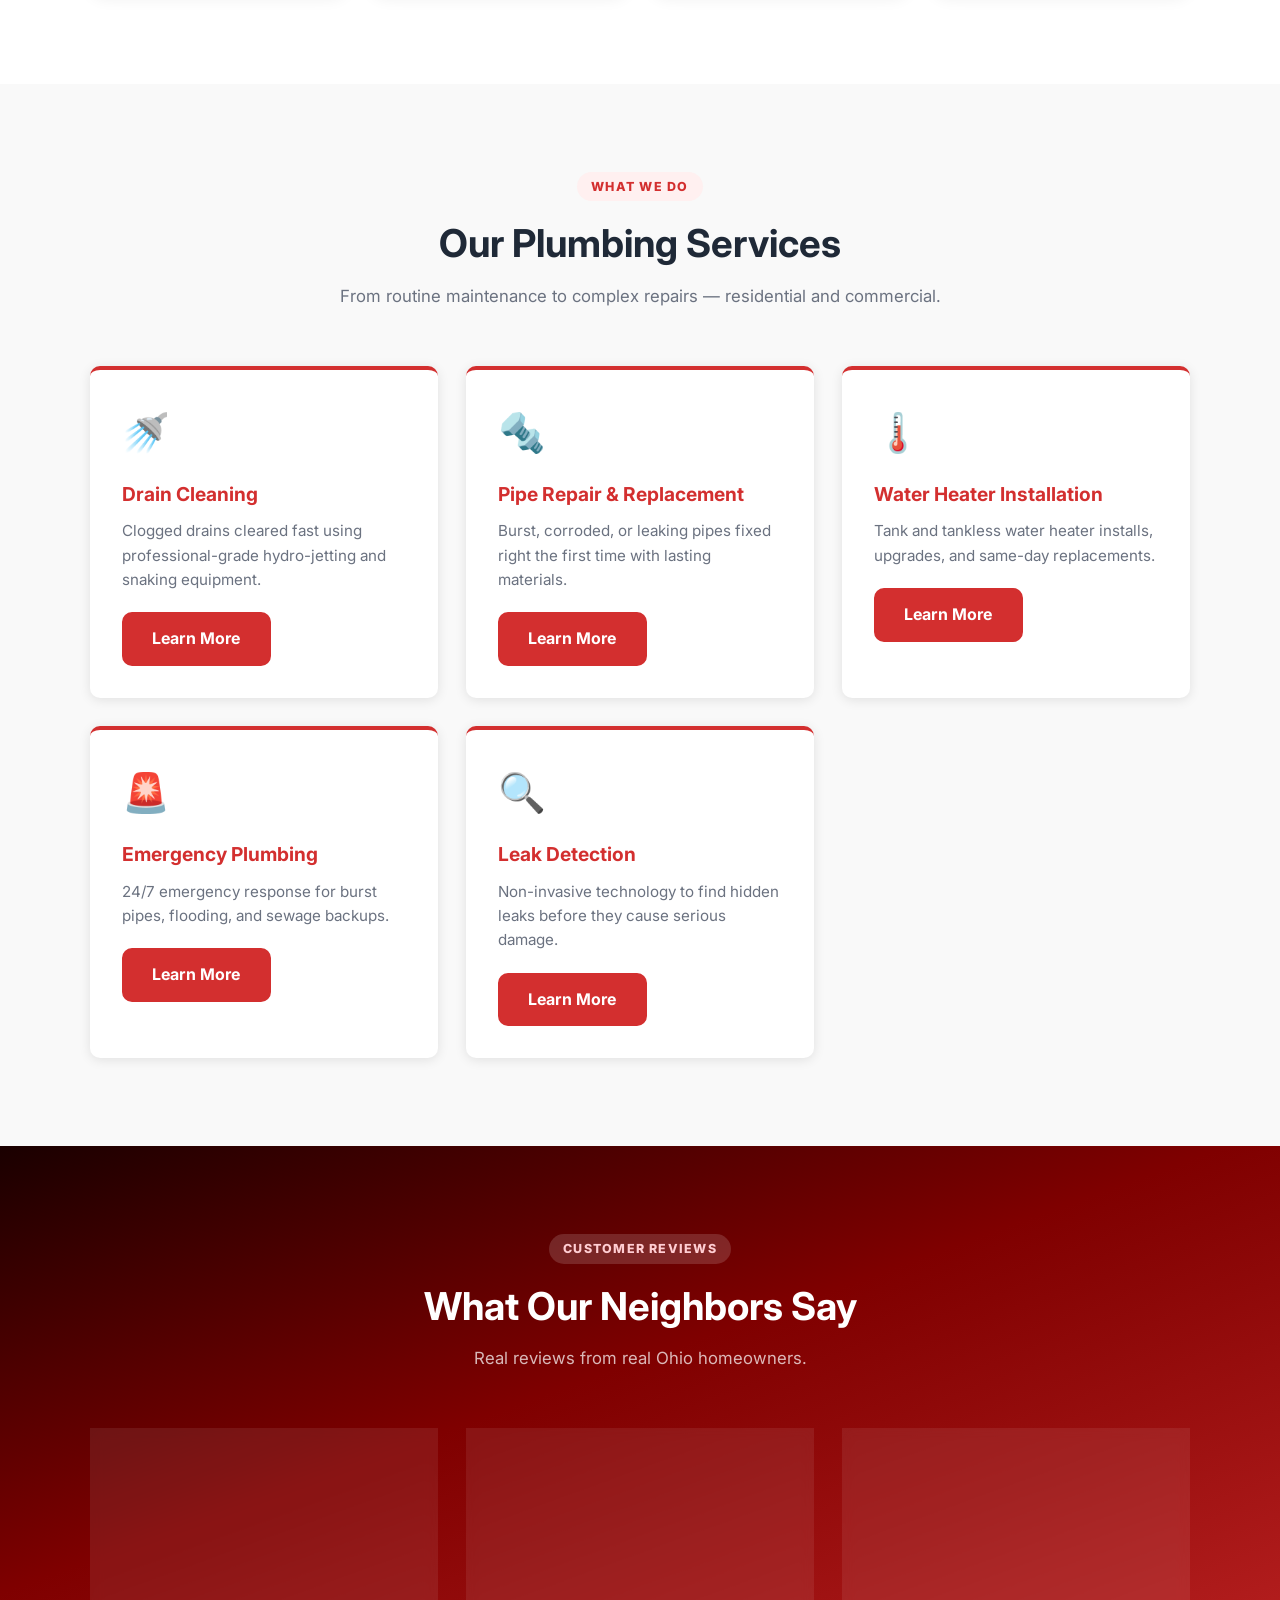
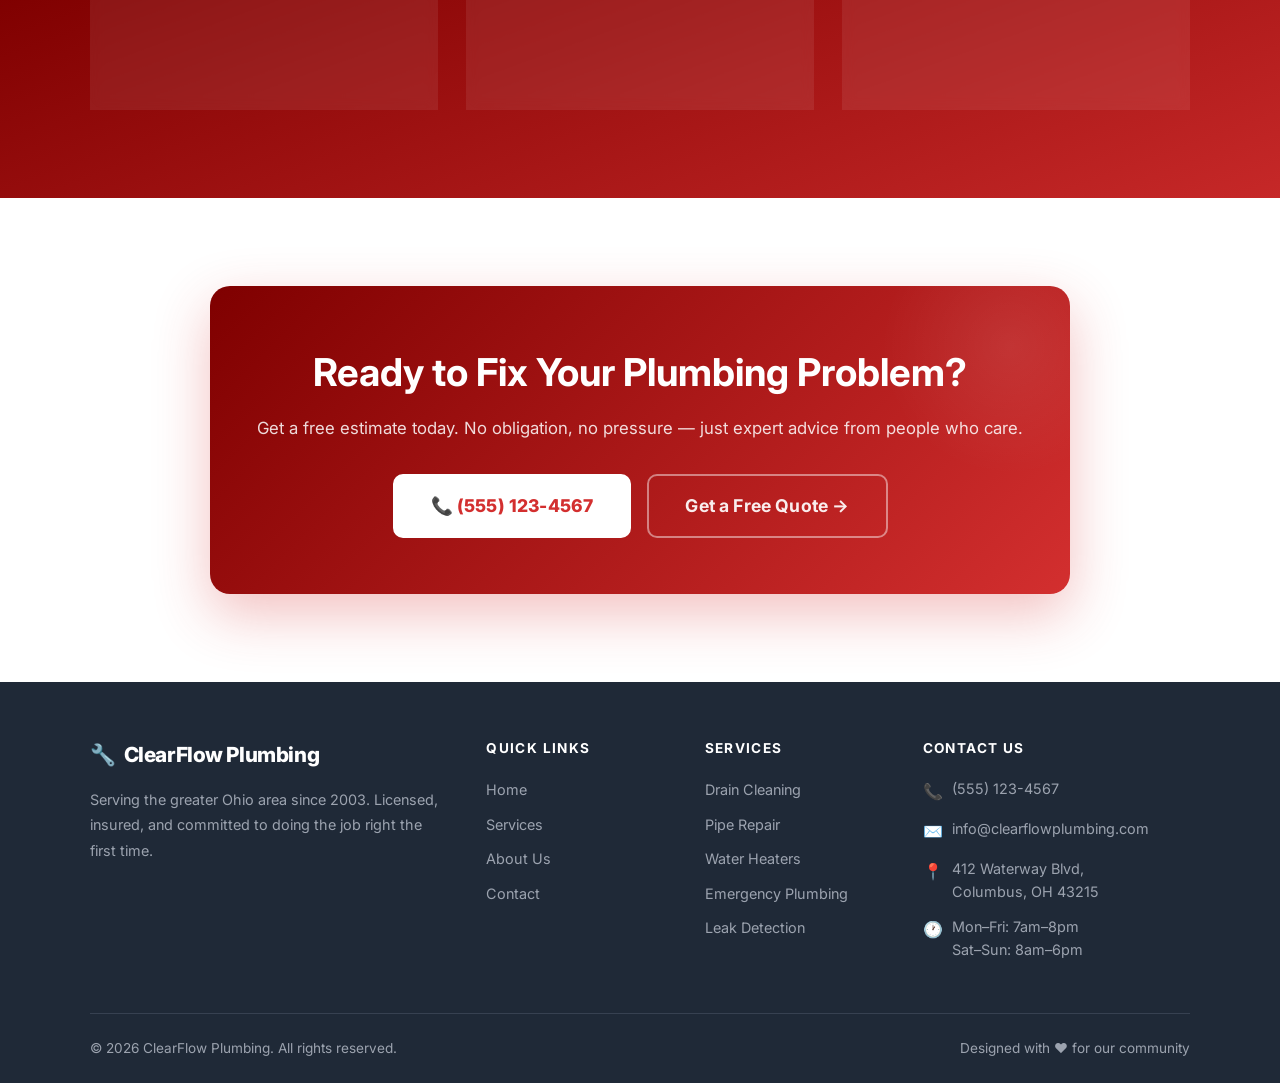
==== commit d2f20369: "update" ====
--- a/index.html
+++ b/index.html
@@ -172,7 +172,7 @@
 <div class="stats-bar">
   <div class="stats-bar-grid">
     <div class="stat-item">
-      <span class="stat-num" data-count="2000" data-suffix="+">2000+</span>
+      <span class="stat-num" data-count="1500" data-suffix="+">1500+</span>
       <span class="stat-label">Jobs Completed</span>
     </div>
     <div class="stat-item">
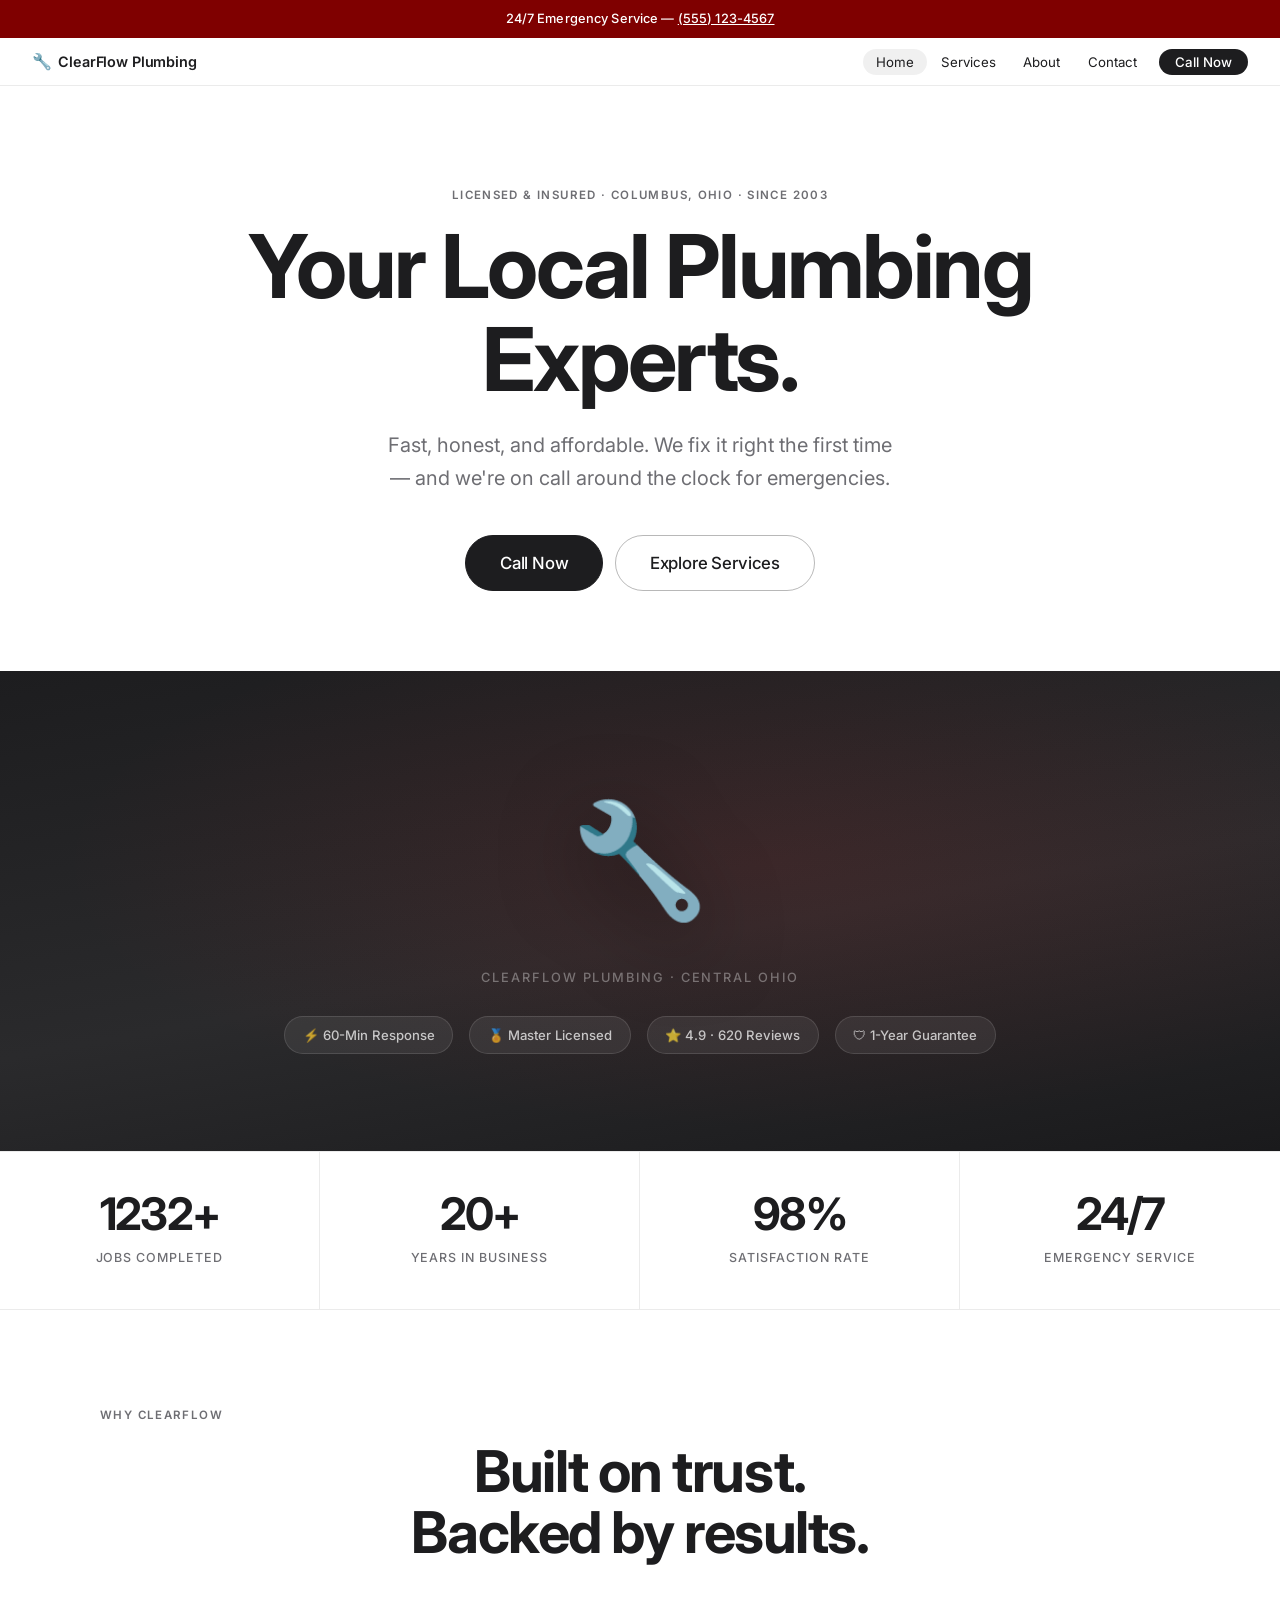
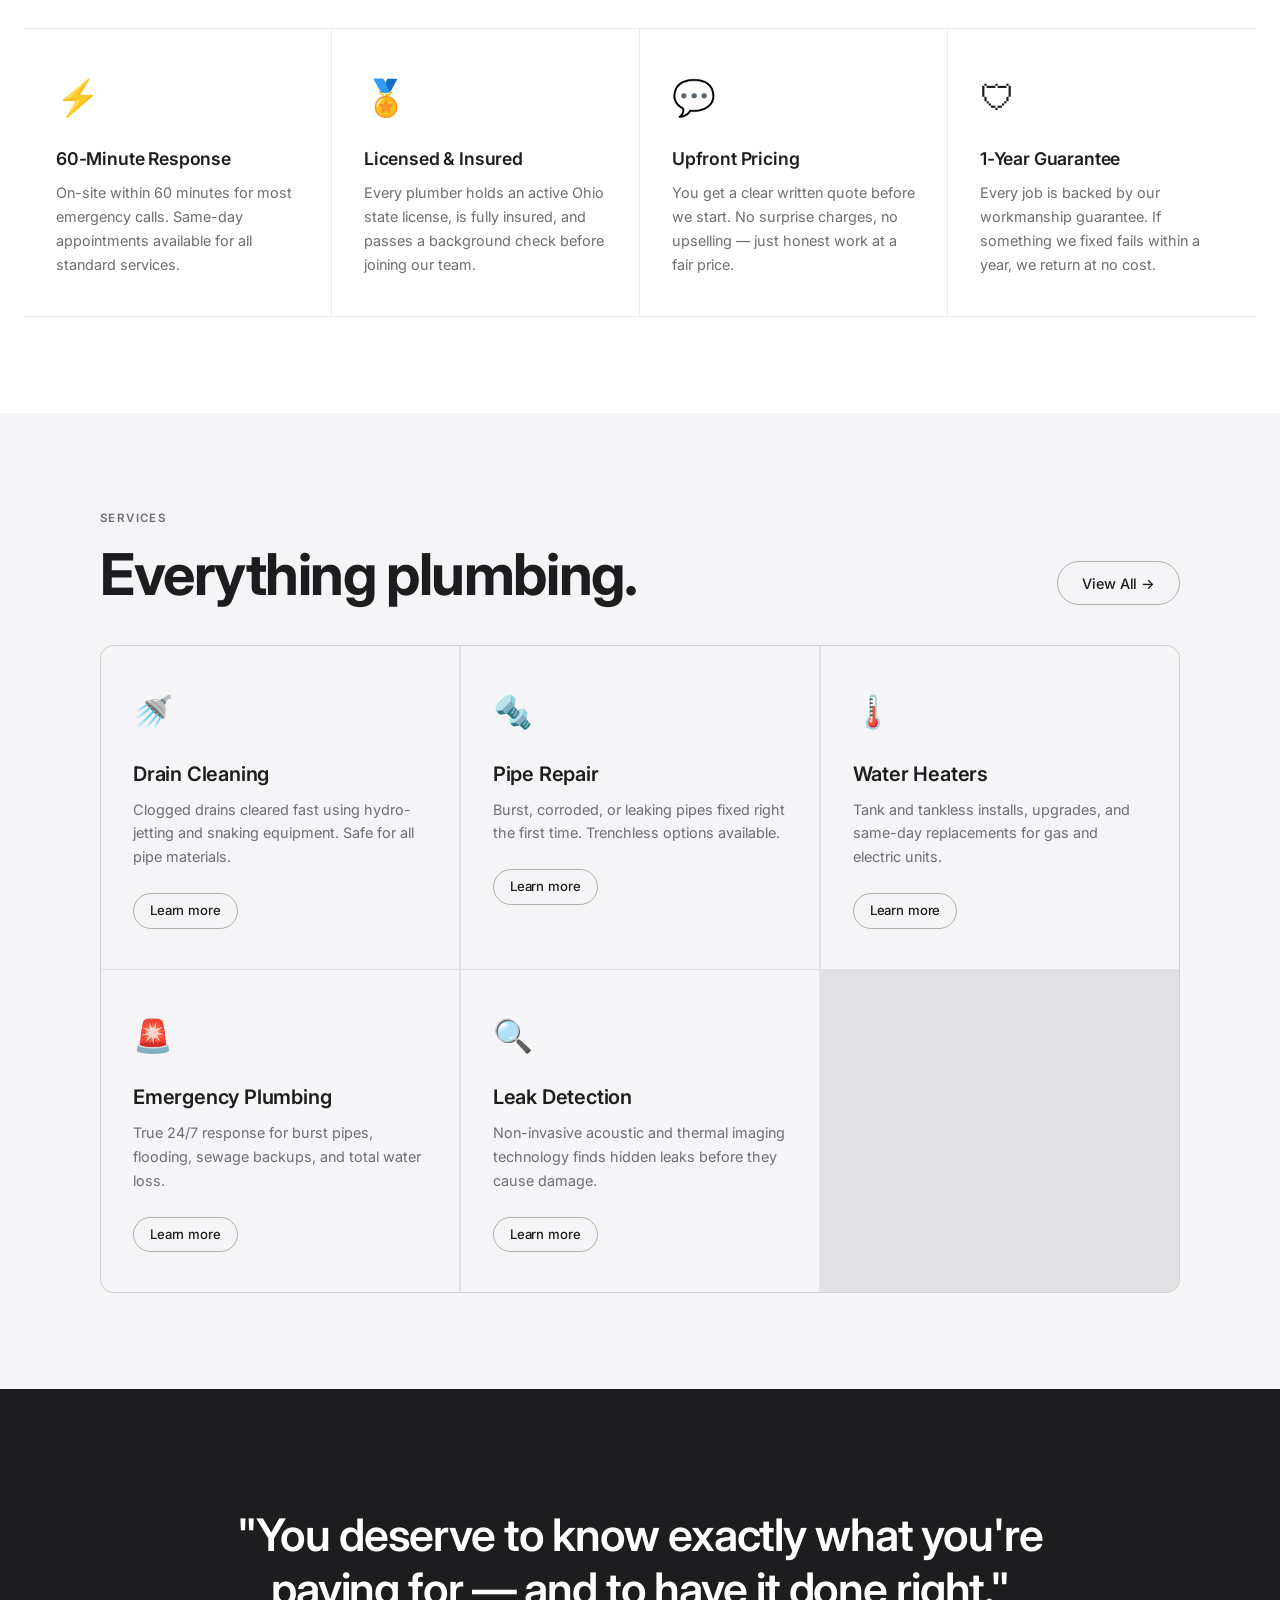
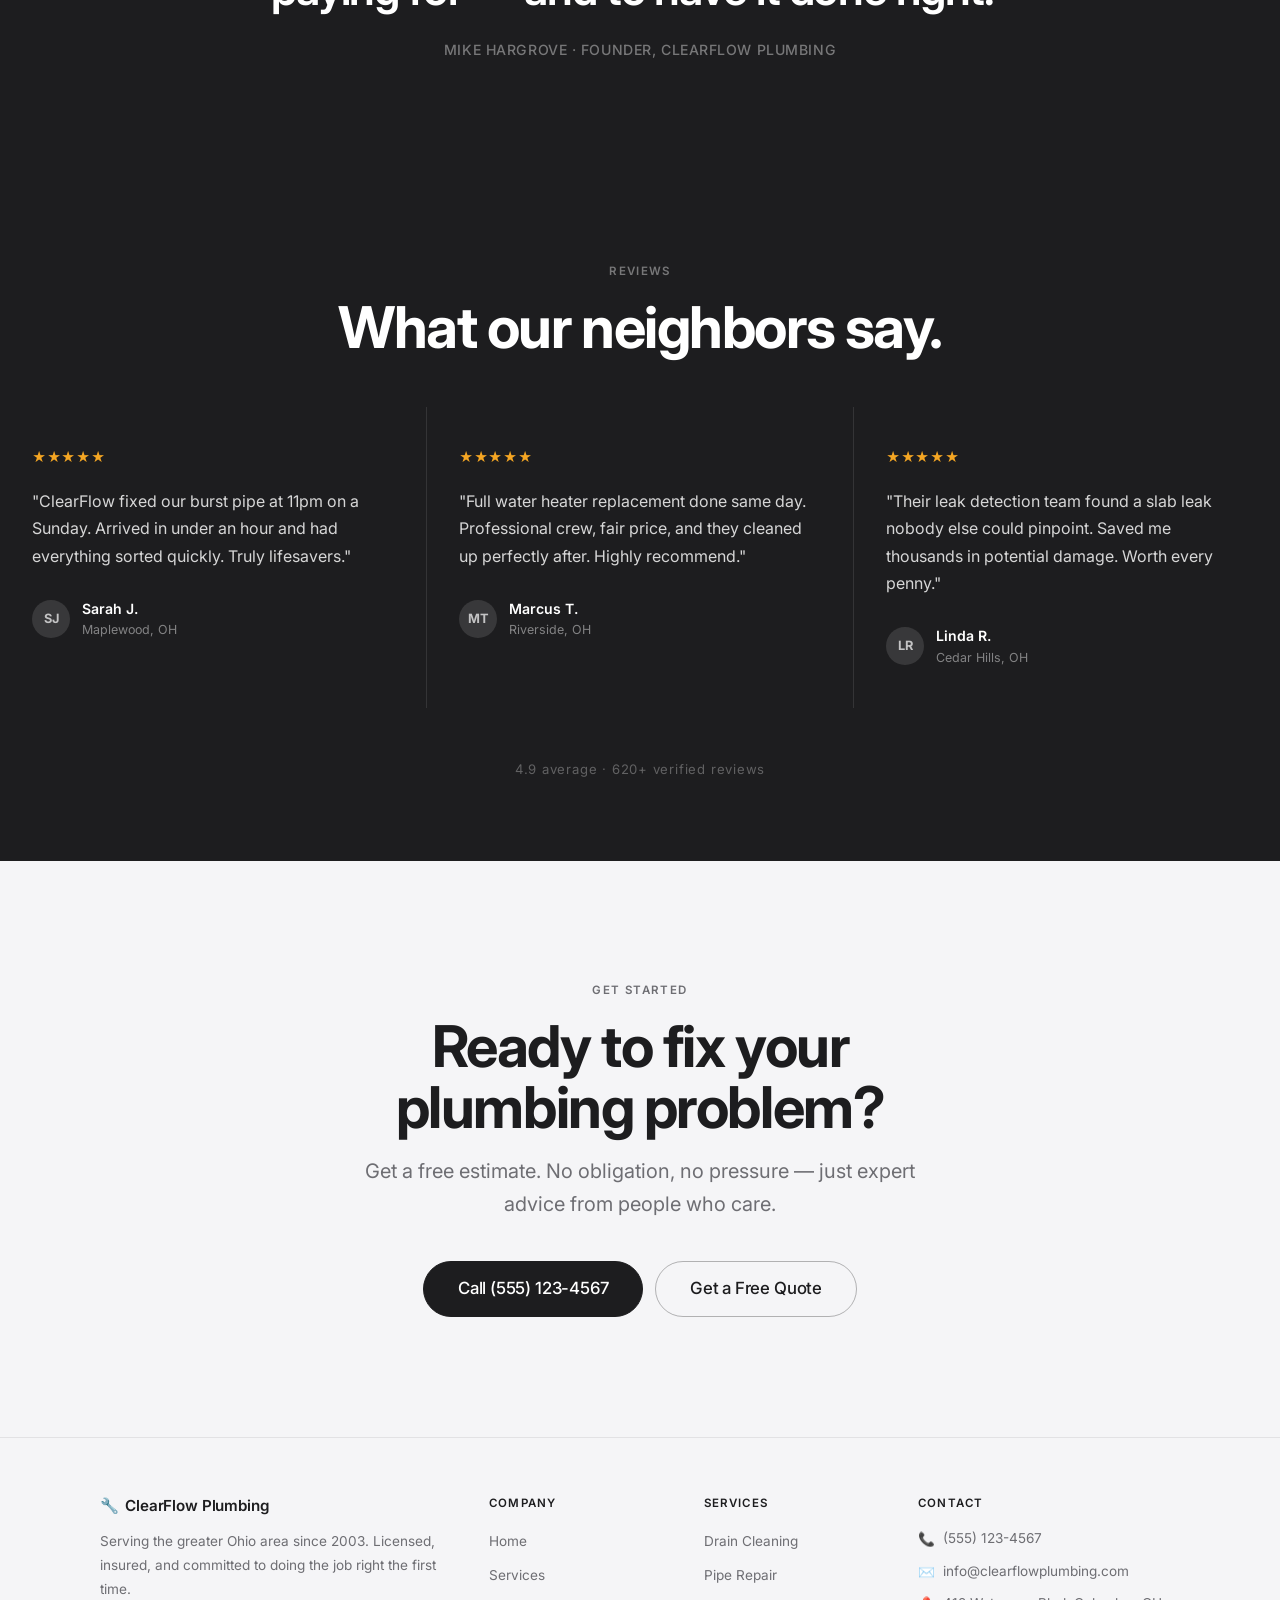
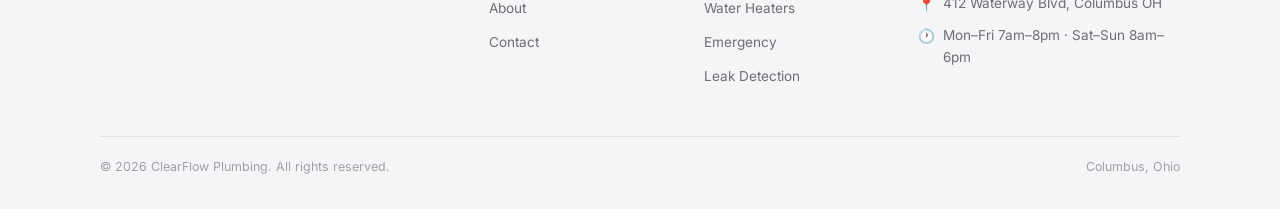
==== commit bca2447e: "apple" ====
--- a/index.html
+++ b/index.html
@@ -4,96 +4,142 @@
   <meta charset="UTF-8" />
   <meta name="viewport" content="width=device-width, initial-scale=1.0" />
   <title>ClearFlow Plumbing – Your Local Plumbing Experts</title>
-  <meta name="description" content="ClearFlow Plumbing offers fast, reliable plumbing services including drain cleaning, pipe repair, water heater installation and 24/7 emergency plumbing." />
+  <meta name="description" content="ClearFlow Plumbing. Fast, reliable, and honest plumbing for every home and business in central Ohio." />
   <link rel="stylesheet" href="css/style.css" />
   <style>
-    .fade-in { opacity: 0; transform: translateY(28px); transition: opacity 0.6s ease, transform 0.6s ease; }
-    .fade-in.visible { opacity: 1; transform: none; }
-
-    /* Section divider accent */
-    .section-eyebrow {
-      display: inline-block;
-      background: #fff0f0;
-      color: var(--red);
-      font-size: 0.78rem;
-      font-weight: 800;
-      text-transform: uppercase;
-      letter-spacing: 0.1em;
-      padding: 0.3rem 0.9rem;
-      border-radius: 50px;
-      margin-bottom: 0.75rem;
-    }
-    .section-title-group { text-align: center; margin-bottom: 3.5rem; }
-    .section-title-group .section-title  { margin-bottom: 0.5rem; }
-    .section-title-group .section-subtitle { margin-bottom: 0; }
-
-    /* Testimonials — upgrade */
-    .testimonials-section {
-      background: linear-gradient(160deg, #1a0000 0%, var(--red-dark) 40%, #c62828 100%);
-      padding: 5.5rem 1.5rem;
-    }
-    .testimonials-section .section-eyebrow { background: rgba(255,255,255,0.15); color: #ffcdd2; }
-    .testimonials-section .section-title  { color: var(--white); }
-    .testimonials-section .section-subtitle { color: rgba(255,255,255,0.72); }
-    .testimonial-card-v2 {
-      background: rgba(255,255,255,0.08);
-      border: 1px solid rgba(255,255,255,0.14);
-      border-radius: 16px;
-      padding: 2rem;
-      backdrop-filter: blur(6px);
-    }
-    .testimonial-card-v2 .stars  { color: #fbbf24; font-size: 1rem; margin-bottom: 1rem; }
-    .testimonial-card-v2 p { color: rgba(255,255,255,0.85); font-style: italic; font-size: 0.95rem; line-height: 1.75; margin-bottom: 1.5rem; }
-    .testimonial-card-v2 .reviewer-avatar { background: rgba(255,255,255,0.18); border: 1px solid rgba(255,255,255,0.2); }
-    .testimonial-card-v2 .reviewer-name  { color: var(--white); }
-    .testimonial-card-v2 .reviewer-loc   { color: rgba(255,255,255,0.55); }
-
-    /* Services section background */
-    .services-section { background: var(--off-white); }
-
-    /* CTA banner upgrade */
-    .cta-banner-v2 {
+    /* ---- HOMEPAGE-SPECIFIC ---- */
+
+    /* Hero */
+    .hero {
+      padding: 100px 24px 80px;
+      text-align: center;
       background: var(--white);
-      padding: 5.5rem 1.5rem;
-      text-align: center;
-    }
-    .cta-banner-v2 h2 { margin-bottom: 0.75rem; }
-    .cta-banner-v2 .cta-sub { color: var(--gray); font-size: 1.05rem; margin-bottom: 2.5rem; max-width: 520px; margin-left: auto; margin-right: auto; }
-    .cta-inner-box {
-      background: linear-gradient(135deg, var(--red-dark) 0%, var(--red) 100%);
-      border-radius: 20px;
-      padding: 3.5rem 2.5rem;
-      max-width: 860px;
-      margin: 0 auto;
-      box-shadow: 0 20px 56px rgba(211,47,47,0.3);
+    }
+    .hero h1 { max-width: 820px; margin: 0 auto 1.5rem; }
+    .hero .subhead { margin: 0 auto 2.5rem; max-width: 520px; }
+    .hero-buttons { display: flex; gap: 0.75rem; justify-content: center; flex-wrap: wrap; }
+
+    /* Cinematic full-width visual */
+    .hero-cinematic {
+      width: 100%;
+      background: linear-gradient(170deg, #1d1d1f 0%, #2a2a2c 55%, #1a1a1c 100%);
+      min-height: 480px;
+      display: flex;
+      flex-direction: column;
+      align-items: center;
+      justify-content: center;
+      gap: 1.25rem;
       position: relative;
       overflow: hidden;
     }
-    .cta-inner-box::before {
+    .hero-cinematic::before {
       content: '';
       position: absolute;
-      top: -80px; right: -80px;
-      width: 280px; height: 280px;
-      background: radial-gradient(circle, rgba(255,255,255,0.08) 0%, transparent 65%);
-      border-radius: 50%;
-    }
-    .cta-inner-box h2 { color: var(--white); margin-bottom: 0.75rem; }
-    .cta-inner-box p  { color: rgba(255,255,255,0.85); font-size: 1.05rem; margin-bottom: 2rem; }
-    .cta-inner-box .cta-buttons { display: flex; gap: 1rem; justify-content: center; flex-wrap: wrap; position: relative; z-index: 1; }
+      inset: 0;
+      background: radial-gradient(ellipse at 60% 40%, rgba(201,34,34,0.12) 0%, transparent 65%);
+    }
+    .hero-cinematic-icon {
+      font-size: 7rem;
+      filter: drop-shadow(0 20px 40px rgba(0,0,0,0.5));
+      position: relative;
+      z-index: 1;
+    }
+    .hero-cinematic-label {
+      font-size: 0.8rem;
+      font-weight: 500;
+      text-transform: uppercase;
+      letter-spacing: 0.15em;
+      color: rgba(255,255,255,0.35);
+      position: relative;
+      z-index: 1;
+    }
+    .hero-cinematic-pills {
+      display: flex;
+      gap: 1rem;
+      flex-wrap: wrap;
+      justify-content: center;
+      position: relative;
+      z-index: 1;
+      margin-top: 0.5rem;
+    }
+    .hero-pill {
+      display: flex; align-items: center; gap: 0.5rem;
+      background: rgba(255,255,255,0.07);
+      border: 1px solid rgba(255,255,255,0.12);
+      border-radius: var(--radius-pill);
+      padding: 0.45rem 1.1rem;
+      font-size: 0.82rem;
+      color: rgba(255,255,255,0.72);
+      font-weight: 500;
+    }
+
+    /* Feature strip */
+    .feature-strip {
+      border-top: 1px solid var(--gray-border);
+      border-bottom: 1px solid var(--gray-border);
+    }
+
+    /* Why section headline group */
+    .why-intro { margin-bottom: 0; padding-bottom: 4rem; }
+
+    /* Services section */
+    .services-section-label {
+      display: flex; justify-content: space-between; align-items: baseline;
+      margin-bottom: 2.5rem;
+    }
+
+    /* Cinematic quote block */
+    .quote-section {
+      padding: 120px 24px;
+      background: var(--black);
+      text-align: center;
+    }
+    .quote-section blockquote {
+      font-size: clamp(1.5rem, 4vw, 2.8rem);
+      font-weight: 600;
+      letter-spacing: -0.025em;
+      line-height: 1.2;
+      color: var(--white);
+      max-width: 860px;
+      margin: 0 auto 1.25rem;
+    }
+    .quote-section cite {
+      font-style: normal;
+      font-size: 0.88rem;
+      color: rgba(255,255,255,0.4);
+      letter-spacing: 0.04em;
+      text-transform: uppercase;
+      font-weight: 500;
+    }
+
+    /* CTA section */
+    .cta-section {
+      padding: 120px 24px;
+      text-align: center;
+      background: var(--gray-bg);
+    }
+    .cta-section h2   { margin-bottom: 1rem; }
+    .cta-section .subhead { margin-bottom: 2.5rem; }
+    .cta-section-buttons { display: flex; gap: 0.75rem; justify-content: center; flex-wrap: wrap; }
+
+    @media (max-width: 640px) {
+      .hero { padding: 72px 20px 60px; }
+      .hero-cinematic { min-height: 320px; }
+      .hero-cinematic-icon { font-size: 5rem; }
+      .quote-section { padding: 80px 20px; }
+      .cta-section { padding: 80px 20px; }
+    }
   </style>
 </head>
 <body>
 
-<!-- Emergency Strip -->
 <div class="emergency-strip">
-  🚨 24/7 Emergency Plumbing Available — Call <a href="tel:+15551234567">(555) 123-4567</a>
+  24/7 Emergency Service — <a href="tel:+15551234567">(555) 123-4567</a>
 </div>
 
-<!-- Navbar -->
 <nav class="navbar">
   <a href="index.html" class="nav-brand">
-    <span class="brand-icon">🔧</span>
-    ClearFlow Plumbing
+    <span class="brand-icon">🔧</span> ClearFlow Plumbing
   </a>
   <button class="hamburger" aria-label="Toggle menu">
     <span></span><span></span><span></span>
@@ -101,257 +147,202 @@
   <ul class="nav-links">
     <li><a href="index.html">Home</a></li>
     <li><a href="services.html">Services</a></li>
-    <li><a href="about.html">About Us</a></li>
+    <li><a href="about.html">About</a></li>
     <li><a href="contact.html">Contact</a></li>
-    <li><a href="tel:+15551234567" class="btn btn-primary">📞 Call Now</a></li>
+    <li><a href="tel:+15551234567" class="nav-cta">Call Now</a></li>
   </ul>
 </nav>
 
-<!-- ===================== HERO ===================== -->
+<!-- HERO -->
 <section class="hero">
-  <div class="hero-inner">
-
-    <!-- Left: Text -->
-    <div class="hero-text">
-      <span class="hero-badge">⭐ Licensed &amp; Insured Since 2003</span>
-      <h1>
-        Your Local
-        <span class="hero-accent">Plumbing Experts</span>
-      </h1>
-      <p>Fast, reliable, and affordable plumbing for every home and business. We're on call 24/7 — because leaks don't wait for business hours.</p>
-      <div class="hero-buttons">
-        <a href="tel:+15551234567" class="btn btn-call btn-lg">📞 Call Now — It's Free</a>
-        <a href="services.html" class="btn btn-hero-ghost btn-lg">Our Services →</a>
-      </div>
-      <div class="hero-trust">
-        <span>Licensed &amp; Insured</span>
-        <span>No Hidden Fees</span>
-        <span>Same-Day Service</span>
-        <span>1-Year Guarantee</span>
-      </div>
-    </div>
-
-    <!-- Right: Visual card -->
-    <div class="hero-visual">
-      <div class="hero-img-frame">
-        <div class="hero-img-icon">🔧</div>
-        <div class="hero-img-title">ClearFlow Plumbing</div>
-        <div class="hero-img-sub">Serving Central Ohio since 2003</div>
-        <div class="hero-badges-list">
-          <div class="hero-badge-item">
-            <div class="hero-badge-icon">⚡</div>
-            60-Minute Emergency Response
-          </div>
-          <div class="hero-badge-item">
-            <div class="hero-badge-icon">🏅</div>
-            Master-Licensed Plumbers
-          </div>
-          <div class="hero-badge-item">
-            <div class="hero-badge-icon">💯</div>
-            4.9★ — 620+ Reviews
-          </div>
-          <div class="hero-badge-item">
-            <div class="hero-badge-icon">🛡️</div>
-            1-Year Workmanship Guarantee
-          </div>
-        </div>
-      </div>
-    </div>
-
-  </div>
-
-  <!-- Wave transition -->
-  <div class="hero-wave">
-    <svg viewBox="0 0 1440 60" xmlns="http://www.w3.org/2000/svg" preserveAspectRatio="none">
-      <path d="M0,40 C360,80 1080,0 1440,40 L1440,60 L0,60 Z" fill="#ffffff"/>
-    </svg>
-  </div>
-</section>
-
-<!-- ===================== STATS BAR ===================== -->
-<div class="stats-bar">
-  <div class="stats-bar-grid">
-    <div class="stat-item">
-      <span class="stat-num" data-count="1500" data-suffix="+">1500+</span>
-      <span class="stat-label">Jobs Completed</span>
-    </div>
-    <div class="stat-item">
-      <span class="stat-num" data-count="20" data-suffix="+ Yrs">20+ Yrs</span>
-      <span class="stat-label">In Business</span>
-    </div>
-    <div class="stat-item">
-      <span class="stat-num" data-count="98" data-suffix="%">98%</span>
-      <span class="stat-label">Satisfaction Rate</span>
-    </div>
-    <div class="stat-item">
-      <span class="stat-num">24/7</span>
-      <span class="stat-label">Emergency Service</span>
-    </div>
+  <span class="eyebrow">Licensed & Insured · Columbus, Ohio · Since 2003</span>
+  <h1>Your Local Plumbing Experts.</h1>
+  <p class="subhead">Fast, honest, and affordable. We fix it right the first time — and we're on call around the clock for emergencies.</p>
+  <div class="hero-buttons">
+    <a href="tel:+15551234567" class="btn btn-black btn-lg">Call Now</a>
+    <a href="services.html" class="btn btn-outline btn-lg">Explore Services</a>
+  </div>
+</section>
+
+<!-- CINEMATIC VISUAL -->
+<div class="hero-cinematic">
+  <div class="hero-cinematic-icon">🔧</div>
+  <span class="hero-cinematic-label">ClearFlow Plumbing · Central Ohio</span>
+  <div class="hero-cinematic-pills">
+    <div class="hero-pill">⚡ 60-Min Response</div>
+    <div class="hero-pill">🏅 Master Licensed</div>
+    <div class="hero-pill">⭐ 4.9 · 620 Reviews</div>
+    <div class="hero-pill">🛡 1-Year Guarantee</div>
   </div>
 </div>
 
-<!-- ===================== WHY CHOOSE US ===================== -->
+<!-- STATS -->
+<div class="stat-row container-wide">
+  <div class="stat-cell fade-in">
+    <span class="stat-num" data-count="1500" data-suffix="+">1500+</span>
+    <span class="stat-label">Jobs Completed</span>
+  </div>
+  <div class="stat-cell fade-in">
+    <span class="stat-num" data-count="20" data-suffix="+">20+</span>
+    <span class="stat-label">Years in Business</span>
+  </div>
+  <div class="stat-cell fade-in">
+    <span class="stat-num" data-count="98" data-suffix="%">98%</span>
+    <span class="stat-label">Satisfaction Rate</span>
+  </div>
+  <div class="stat-cell fade-in">
+    <span class="stat-num">24/7</span>
+    <span class="stat-label">Emergency Service</span>
+  </div>
+</div>
+
+<!-- WHY CHOOSE US -->
 <section class="section">
   <div class="container">
-    <div class="section-title-group">
-      <div class="section-eyebrow">Why ClearFlow</div>
-      <h2 class="section-title">Built on Trust. Backed by Results.</h2>
-      <p class="section-subtitle">Thousands of homeowners and businesses across Ohio rely on us every year.</p>
-    </div>
-    <div class="why-grid">
-
-      <div class="why-card fade-in">
-        <div class="why-card-top">
-          <div class="why-icon-wrap">⚡</div>
-          <span class="why-card-num">01</span>
+    <div class="intro-group why-intro fade-in">
+      <span class="eyebrow">Why ClearFlow</span>
+      <h2 class="headline-center">Built on trust.<br>Backed by results.</h2>
+    </div>
+  </div>
+  <div class="feature-strip">
+    <div class="feature-grid container-wide">
+      <div class="feature-item fade-in">
+        <span class="feature-icon">⚡</span>
+        <h3>60-Minute Response</h3>
+        <p>On-site within 60 minutes for most emergency calls. Same-day appointments available for all standard services.</p>
+      </div>
+      <div class="feature-item fade-in">
+        <span class="feature-icon">🏅</span>
+        <h3>Licensed & Insured</h3>
+        <p>Every plumber holds an active Ohio state license, is fully insured, and passes a background check before joining our team.</p>
+      </div>
+      <div class="feature-item fade-in">
+        <span class="feature-icon">💬</span>
+        <h3>Upfront Pricing</h3>
+        <p>You get a clear written quote before we start. No surprise charges, no upselling — just honest work at a fair price.</p>
+      </div>
+      <div class="feature-item fade-in">
+        <span class="feature-icon">🛡</span>
+        <h3>1-Year Guarantee</h3>
+        <p>Every job is backed by our workmanship guarantee. If something we fixed fails within a year, we return at no cost.</p>
+      </div>
+    </div>
+  </div>
+</section>
+
+<!-- SERVICES -->
+<section class="section section-gray">
+  <div class="container">
+    <div class="services-section-label fade-in">
+      <div>
+        <span class="eyebrow">Services</span>
+        <h2>Everything plumbing.</h2>
+      </div>
+      <a href="services.html" class="btn btn-outline" style="align-self:flex-end;">View All →</a>
+    </div>
+    <div class="services-grid fade-in">
+      <div class="service-card">
+        <span class="svc-icon">🚿</span>
+        <h3>Drain Cleaning</h3>
+        <p>Clogged drains cleared fast using hydro-jetting and snaking equipment. Safe for all pipe materials.</p>
+        <a href="services.html" class="btn btn-outline" style="font-size:0.82rem;padding:0.4rem 1rem;">Learn more</a>
+      </div>
+      <div class="service-card">
+        <span class="svc-icon">🔩</span>
+        <h3>Pipe Repair</h3>
+        <p>Burst, corroded, or leaking pipes fixed right the first time. Trenchless options available.</p>
+        <a href="services.html" class="btn btn-outline" style="font-size:0.82rem;padding:0.4rem 1rem;">Learn more</a>
+      </div>
+      <div class="service-card">
+        <span class="svc-icon">🌡️</span>
+        <h3>Water Heaters</h3>
+        <p>Tank and tankless installs, upgrades, and same-day replacements for gas and electric units.</p>
+        <a href="services.html" class="btn btn-outline" style="font-size:0.82rem;padding:0.4rem 1rem;">Learn more</a>
+      </div>
+      <div class="service-card">
+        <span class="svc-icon">🚨</span>
+        <h3>Emergency Plumbing</h3>
+        <p>True 24/7 response for burst pipes, flooding, sewage backups, and total water loss.</p>
+        <a href="services.html" class="btn btn-outline" style="font-size:0.82rem;padding:0.4rem 1rem;">Learn more</a>
+      </div>
+      <div class="service-card">
+        <span class="svc-icon">🔍</span>
+        <h3>Leak Detection</h3>
+        <p>Non-invasive acoustic and thermal imaging technology finds hidden leaks before they cause damage.</p>
+        <a href="services.html" class="btn btn-outline" style="font-size:0.82rem;padding:0.4rem 1rem;">Learn more</a>
+      </div>
+    </div>
+  </div>
+</section>
+
+<!-- QUOTE / BRAND MOMENT -->
+<section class="quote-section">
+  <blockquote>"You deserve to know exactly what you're paying for — and to have it done right."</blockquote>
+  <cite>Mike Hargrove · Founder, ClearFlow Plumbing</cite>
+</section>
+
+<!-- TESTIMONIALS -->
+<section class="section-dark">
+  <div class="container" style="padding-bottom:0;">
+    <div style="padding:80px 0 48px; text-align:center;">
+      <span class="eyebrow" style="color:rgba(255,255,255,0.4);">Reviews</span>
+      <h2 style="color:var(--white);">What our neighbors say.</h2>
+    </div>
+  </div>
+  <div class="testimonials-grid container-wide fade-in">
+    <div class="testimonial-card">
+      <div class="stars">★★★★★</div>
+      <blockquote>"ClearFlow fixed our burst pipe at 11pm on a Sunday. Arrived in under an hour and had everything sorted quickly. Truly lifesavers."</blockquote>
+      <div class="reviewer">
+        <div class="reviewer-avatar">SJ</div>
+        <div>
+          <div class="reviewer-name">Sarah J.</div>
+          <div class="reviewer-loc">Maplewood, OH</div>
         </div>
-        <div class="why-card-body">
-          <h3>60-Minute Response</h3>
-          <p>We're on-site within 60 minutes for most emergency calls. Same-day appointments available for all standard services.</p>
+      </div>
+    </div>
+    <div class="testimonial-card">
+      <div class="stars">★★★★★</div>
+      <blockquote>"Full water heater replacement done same day. Professional crew, fair price, and they cleaned up perfectly after. Highly recommend."</blockquote>
+      <div class="reviewer">
+        <div class="reviewer-avatar">MT</div>
+        <div>
+          <div class="reviewer-name">Marcus T.</div>
+          <div class="reviewer-loc">Riverside, OH</div>
         </div>
       </div>
-
-      <div class="why-card fade-in">
-        <div class="why-card-top">
-          <div class="why-icon-wrap">🏅</div>
-          <span class="why-card-num">02</span>
+    </div>
+    <div class="testimonial-card">
+      <div class="stars">★★★★★</div>
+      <blockquote>"Their leak detection team found a slab leak nobody else could pinpoint. Saved me thousands in potential damage. Worth every penny."</blockquote>
+      <div class="reviewer">
+        <div class="reviewer-avatar">LR</div>
+        <div>
+          <div class="reviewer-name">Linda R.</div>
+          <div class="reviewer-loc">Cedar Hills, OH</div>
         </div>
-        <div class="why-card-body">
-          <h3>Licensed &amp; Insured</h3>
-          <p>Every ClearFlow plumber holds a state license, is fully insured, and passes a background check before joining our team.</p>
-        </div>
-      </div>
-
-      <div class="why-card fade-in">
-        <div class="why-card-top">
-          <div class="why-icon-wrap">💲</div>
-          <span class="why-card-num">03</span>
-        </div>
-        <div class="why-card-body">
-          <h3>Upfront Pricing</h3>
-          <p>You get a clear, written quote before we start. No surprise charges, no upselling — just honest work at a fair price.</p>
-        </div>
-      </div>
-
-      <div class="why-card fade-in">
-        <div class="why-card-top">
-          <div class="why-icon-wrap">🛡️</div>
-          <span class="why-card-num">04</span>
-        </div>
-        <div class="why-card-body">
-          <h3>1-Year Guarantee</h3>
-          <p>Every job is backed by our workmanship guarantee. If something we fixed fails within a year, we return at no cost.</p>
-        </div>
-      </div>
-
-    </div>
-  </div>
-</section>
-
-<!-- ===================== SERVICES ===================== -->
-<section class="section services-section">
-  <div class="container">
-    <div class="section-title-group">
-      <div class="section-eyebrow">What We Do</div>
-      <h2 class="section-title">Our Plumbing Services</h2>
-      <p class="section-subtitle">From routine maintenance to complex repairs — residential and commercial.</p>
-    </div>
-    <div class="services-grid">
-      <div class="service-card fade-in">
-        <div class="svc-icon">🚿</div>
-        <h3>Drain Cleaning</h3>
-        <p>Clogged drains cleared fast using professional-grade hydro-jetting and snaking equipment.</p>
-        <a href="services.html" class="btn btn-primary">Learn More</a>
-      </div>
-      <div class="service-card fade-in">
-        <div class="svc-icon">🔩</div>
-        <h3>Pipe Repair &amp; Replacement</h3>
-        <p>Burst, corroded, or leaking pipes fixed right the first time with lasting materials.</p>
-        <a href="services.html" class="btn btn-primary">Learn More</a>
-      </div>
-      <div class="service-card fade-in">
-        <div class="svc-icon">🌡️</div>
-        <h3>Water Heater Installation</h3>
-        <p>Tank and tankless water heater installs, upgrades, and same-day replacements.</p>
-        <a href="services.html" class="btn btn-primary">Learn More</a>
-      </div>
-      <div class="service-card fade-in">
-        <div class="svc-icon">🚨</div>
-        <h3>Emergency Plumbing</h3>
-        <p>24/7 emergency response for burst pipes, flooding, and sewage backups.</p>
-        <a href="services.html" class="btn btn-primary">Learn More</a>
-      </div>
-      <div class="service-card fade-in">
-        <div class="svc-icon">🔍</div>
-        <h3>Leak Detection</h3>
-        <p>Non-invasive technology to find hidden leaks before they cause serious damage.</p>
-        <a href="services.html" class="btn btn-primary">Learn More</a>
-      </div>
-    </div>
-  </div>
-</section>
-
-<!-- ===================== TESTIMONIALS ===================== -->
-<section class="testimonials-section">
-  <div class="container">
-    <div class="section-title-group">
-      <div class="section-eyebrow">Customer Reviews</div>
-      <h2 class="section-title">What Our Neighbors Say</h2>
-      <p class="section-subtitle">Real reviews from real Ohio homeowners.</p>
-    </div>
-    <div class="testimonials-grid">
-      <div class="testimonial-card-v2 fade-in">
-        <div class="stars">★★★★★</div>
-        <p>"ClearFlow fixed our burst pipe at 11pm on a Sunday. The tech arrived in under an hour and had everything sorted quickly. Truly lifesavers!"</p>
-        <div class="reviewer">
-          <div class="reviewer-avatar">SJ</div>
-          <div>
-            <div class="reviewer-name">Sarah J.</div>
-            <div class="reviewer-loc">Maplewood, OH</div>
-          </div>
-        </div>
-      </div>
-      <div class="testimonial-card-v2 fade-in">
-        <div class="stars">★★★★★</div>
-        <p>"Used them for a full water heater replacement. Professional crew, fair price, and they cleaned up perfectly after themselves. Highly recommend!"</p>
-        <div class="reviewer">
-          <div class="reviewer-avatar">MT</div>
-          <div>
-            <div class="reviewer-name">Marcus T.</div>
-            <div class="reviewer-loc">Riverside, OH</div>
-          </div>
-        </div>
-      </div>
-      <div class="testimonial-card-v2 fade-in">
-        <div class="stars">★★★★★</div>
-        <p>"Their leak detection team found a slab leak nobody else could pinpoint. Saved me thousands in potential damage. Worth every penny."</p>
-        <div class="reviewer">
-          <div class="reviewer-avatar">LR</div>
-          <div>
-            <div class="reviewer-name">Linda R.</div>
-            <div class="reviewer-loc">Cedar Hills, OH</div>
-          </div>
-        </div>
-      </div>
-    </div>
-  </div>
-</section>
-
-<!-- ===================== CTA ===================== -->
-<section class="cta-banner-v2">
-  <div class="container">
-    <div class="cta-inner-box">
-      <h2>Ready to Fix Your Plumbing Problem?</h2>
-      <p>Get a free estimate today. No obligation, no pressure — just expert advice from people who care.</p>
-      <div class="cta-buttons">
-        <a href="tel:+15551234567" class="btn btn-call btn-lg">📞 (555) 123-4567</a>
-        <a href="contact.html" class="btn btn-hero-ghost btn-lg">Get a Free Quote →</a>
-      </div>
-    </div>
-  </div>
-</section>
-
-<!-- Footer -->
+      </div>
+    </div>
+  </div>
+  <div style="padding:48px 0 80px; text-align:center;">
+    <span style="font-size:0.82rem;color:rgba(255,255,255,0.3);letter-spacing:0.06em;">4.9 average · 620+ verified reviews</span>
+  </div>
+</section>
+
+<!-- CTA -->
+<section class="cta-section">
+  <div class="container-narrow fade-in">
+    <span class="eyebrow">Get Started</span>
+    <h2>Ready to fix your plumbing problem?</h2>
+    <p class="subhead subhead-center">Get a free estimate. No obligation, no pressure — just expert advice from people who care.</p>
+    <div class="cta-section-buttons" style="margin-top:2.5rem;">
+      <a href="tel:+15551234567" class="btn btn-black btn-lg">Call (555) 123-4567</a>
+      <a href="contact.html" class="btn btn-outline btn-lg">Get a Free Quote</a>
+    </div>
+  </div>
+</section>
+
+<!-- FOOTER -->
 <footer>
   <div class="footer-grid">
     <div class="footer-brand">
@@ -359,11 +350,11 @@
       <p>Serving the greater Ohio area since 2003. Licensed, insured, and committed to doing the job right the first time.</p>
     </div>
     <div>
-      <h4>Quick Links</h4>
+      <h4>Company</h4>
       <ul>
         <li><a href="index.html">Home</a></li>
         <li><a href="services.html">Services</a></li>
-        <li><a href="about.html">About Us</a></li>
+        <li><a href="about.html">About</a></li>
         <li><a href="contact.html">Contact</a></li>
       </ul>
     </div>
@@ -373,25 +364,24 @@
         <li><a href="services.html">Drain Cleaning</a></li>
         <li><a href="services.html">Pipe Repair</a></li>
         <li><a href="services.html">Water Heaters</a></li>
-        <li><a href="services.html">Emergency Plumbing</a></li>
+        <li><a href="services.html">Emergency</a></li>
         <li><a href="services.html">Leak Detection</a></li>
       </ul>
     </div>
     <div>
-      <h4>Contact Us</h4>
+      <h4>Contact</h4>
       <div class="footer-contact-item"><span class="fc-icon">📞</span> (555) 123-4567</div>
       <div class="footer-contact-item"><span class="fc-icon">✉️</span> info@clearflowplumbing.com</div>
-      <div class="footer-contact-item"><span class="fc-icon">📍</span> 412 Waterway Blvd,<br>Columbus, OH 43215</div>
-      <div class="footer-contact-item"><span class="fc-icon">🕐</span> Mon–Fri: 7am–8pm<br>Sat–Sun: 8am–6pm</div>
+      <div class="footer-contact-item"><span class="fc-icon">📍</span> 412 Waterway Blvd, Columbus OH</div>
+      <div class="footer-contact-item"><span class="fc-icon">🕐</span> Mon–Fri 7am–8pm · Sat–Sun 8am–6pm</div>
     </div>
   </div>
   <div class="footer-bottom">
-    <span>&copy; 2026 ClearFlow Plumbing. All rights reserved.</span>
-    <span>Designed with ❤️ for our community</span>
+    <span>© 2026 ClearFlow Plumbing. All rights reserved.</span>
+    <span>Columbus, Ohio</span>
   </div>
 </footer>
 
 <script src="js/main.js"></script>
 </body>
 </html>
- 
--- a/css/style.css
+++ b/css/style.css
@@ -1,664 +1,520 @@
-@import url('https://fonts.googleapis.com/css2?family=Inter:wght@400;500;600;700;800;900&display=swap');
+@import url('https://fonts.googleapis.com/css2?family=Inter:ital,wght@0,300;0,400;0,500;0,600;0,700;0,800;0,900;1,400&display=swap');
 
 /* ===== RESET & BASE ===== */
-*, *::before, *::after {
-  box-sizing: border-box;
-  margin: 0;
-  padding: 0;
-}
+*, *::before, *::after { box-sizing: border-box; margin: 0; padding: 0; }
 
 :root {
-  --red:        #d32f2f;
-  --red-dark:   #7f0000;
-  --red-mid:    #9a0007;
-  --red-light:  #ff6659;
-  --white:      #ffffff;
-  --off-white:  #f9f9f9;
-  --gray-light: #f1f1f1;
-  --gray:       #6b7280;
-  --gray-dark:  #1f2937;
-  --shadow:     0 2px 12px rgba(0,0,0,0.10);
-  --shadow-lg:  0 8px 32px rgba(0,0,0,0.14);
-  --radius:     10px;
-  --radius-lg:  16px;
-  --transition: 0.25s ease;
+  --black:       #1d1d1f;
+  --black-soft:  #2d2d2f;
+  --gray-dark:   #3d3d3f;
+  --gray:        #6e6e73;
+  --gray-light:  #a1a1a6;
+  --gray-bg:     #f5f5f7;
+  --gray-border: rgba(0,0,0,0.08);
+  --white:       #ffffff;
+  --red:         #c92222;
+  --red-dark:    #7f0000;
+  --transition:  0.3s ease;
+  --radius:      14px;
+  --radius-pill: 980px;
 }
 
 html { scroll-behavior: smooth; }
 
 body {
-  font-family: 'Inter', 'Segoe UI', Arial, sans-serif;
-  color: var(--gray-dark);
+  font-family: -apple-system, BlinkMacSystemFont, 'Inter', 'Helvetica Neue', Arial, sans-serif;
+  color: var(--black);
   background: var(--white);
   line-height: 1.6;
+  -webkit-font-smoothing: antialiased;
+  -moz-osx-font-smoothing: grayscale;
 }
 
 img { max-width: 100%; display: block; }
-a  { text-decoration: none; color: inherit; }
+a   { text-decoration: none; color: inherit; }
 
 /* ===== TYPOGRAPHY ===== */
-h1 { font-size: clamp(2rem, 5vw, 3.2rem); font-weight: 800; line-height: 1.15; }
-h2 { font-size: clamp(1.6rem, 3.5vw, 2.4rem); font-weight: 700; }
-h3 { font-size: 1.2rem; font-weight: 700; }
+h1 { font-size: clamp(2.8rem, 7vw, 5.5rem); font-weight: 700; line-height: 1.05; letter-spacing: -0.03em; }
+h2 { font-size: clamp(2rem, 5vw, 3.6rem); font-weight: 700; line-height: 1.07; letter-spacing: -0.025em; }
+h3 { font-size: 1.25rem; font-weight: 600; letter-spacing: -0.01em; }
 p  { font-size: 1rem; }
 
-.section-title    { text-align: center; margin-bottom: 0.5rem; }
-.section-subtitle { text-align: center; color: var(--gray); margin-bottom: 3rem; font-size: 1.05rem; }
+.eyebrow {
+  display: block;
+  font-size: 0.72rem;
+  font-weight: 600;
+  text-transform: uppercase;
+  letter-spacing: 0.12em;
+  color: var(--gray);
+  margin-bottom: 1rem;
+}
+.eyebrow-red { color: var(--red); }
+
+.headline-center  { text-align: center; }
+.subhead {
+  color: var(--gray);
+  font-size: 1.25rem;
+  line-height: 1.65;
+  font-weight: 400;
+}
+.subhead-center { text-align: center; max-width: 600px; margin-left: auto; margin-right: auto; }
+.subhead-white  { color: rgba(255,255,255,0.72); }
+.intro-group    { margin-bottom: 4rem; }
 
 /* ===== BUTTONS ===== */
 .btn {
-  display: inline-block;
-  padding: 0.75rem 1.75rem;
-  border-radius: var(--radius);
-  font-size: 1rem;
-  font-weight: 700;
+  display: inline-flex;
+  align-items: center;
+  gap: 0.4rem;
+  padding: 0.6rem 1.5rem;
+  border-radius: var(--radius-pill);
+  font-size: 0.9rem;
+  font-weight: 500;
   cursor: pointer;
-  border: 2px solid transparent;
-  transition: background var(--transition), color var(--transition),
-              transform var(--transition), box-shadow var(--transition),
-              border-color var(--transition);
-  letter-spacing: 0.01em;
-}
-.btn:hover  { transform: translateY(-2px); }
-.btn:active { transform: translateY(0); }
-
-.btn-primary {
+  border: 1.5px solid transparent;
+  transition: opacity var(--transition), background var(--transition),
+              color var(--transition), transform var(--transition);
+  letter-spacing: -0.01em;
+  white-space: nowrap;
+  font-family: inherit;
+}
+.btn:active { transform: scale(0.98); }
+
+.btn-black {
+  background: var(--black);
+  color: var(--white);
+  border-color: var(--black);
+}
+.btn-black:hover { opacity: 0.78; }
+
+.btn-outline {
+  background: transparent;
+  color: var(--black);
+  border-color: rgba(0,0,0,0.28);
+}
+.btn-outline:hover { background: var(--black); color: var(--white); border-color: var(--black); }
+
+.btn-outline-white {
+  background: transparent;
+  color: var(--white);
+  border-color: rgba(255,255,255,0.45);
+}
+.btn-outline-white:hover { background: rgba(255,255,255,0.12); border-color: rgba(255,255,255,0.7); }
+
+.btn-red {
   background: var(--red);
   color: var(--white);
   border-color: var(--red);
 }
-.btn-primary:hover {
-  background: var(--red-mid);
-  border-color: var(--red-mid);
-  box-shadow: 0 6px 20px rgba(211,47,47,0.35);
-}
-
-.btn-outline {
-  background: transparent;
-  color: var(--white);
-  border-color: var(--white);
-}
-.btn-outline:hover { background: var(--white); color: var(--red); }
-
-/* Hero-specific buttons */
-.btn-call {
-  background: var(--white);
-  color: var(--red);
-  border: 2px solid var(--white);
-  font-weight: 800;
-  letter-spacing: 0.01em;
-}
-.btn-call:hover {
-  background: #fff5f5;
-  color: var(--red-mid);
-  transform: translateY(-2px);
-  box-shadow: 0 8px 28px rgba(0,0,0,0.22);
-}
-@keyframes pulse-ring {
-  0%   { box-shadow: 0 0 0 0   rgba(255,255,255,0.55), 0 4px 14px rgba(0,0,0,0.15); }
-  70%  { box-shadow: 0 0 0 14px rgba(255,255,255,0),   0 4px 14px rgba(0,0,0,0.15); }
-  100% { box-shadow: 0 0 0 0   rgba(255,255,255,0),   0 4px 14px rgba(0,0,0,0.15); }
-}
-.btn-call { animation: pulse-ring 2.8s ease-out infinite; }
-
-.btn-hero-ghost {
-  background: transparent;
-  color: rgba(255,255,255,0.92);
-  border: 2px solid rgba(255,255,255,0.45);
-  font-weight: 700;
-}
-.btn-hero-ghost:hover {
-  background: rgba(255,255,255,0.12);
-  border-color: rgba(255,255,255,0.75);
-  color: var(--white);
-  transform: translateY(-2px);
-}
-
-.btn-lg { padding: 1rem 2.25rem; font-size: 1.1rem; }
+.btn-red:hover { opacity: 0.82; }
+
+.btn-lg { padding: 0.85rem 2.1rem; font-size: 1.05rem; }
+
+/* Legacy aliases used in inner pages */
+.btn-primary  { background: var(--black); color: var(--white); border-color: var(--black); }
+.btn-primary:hover { opacity: 0.78; }
 
 /* ===== NAVBAR ===== */
 .navbar {
   position: sticky;
   top: 0;
   z-index: 1000;
-  background: var(--white);
-  box-shadow: 0 1px 0 #eee, 0 4px 16px rgba(0,0,0,0.06);
-  padding: 0 2rem;
+  height: 48px;
+  background: rgba(255,255,255,0.85);
+  backdrop-filter: saturate(180%) blur(20px);
+  -webkit-backdrop-filter: saturate(180%) blur(20px);
+  border-bottom: 1px solid var(--gray-border);
   display: flex;
   align-items: center;
   justify-content: space-between;
-  height: 68px;
+  padding: 0 2rem;
 }
 .nav-brand {
   display: flex;
   align-items: center;
-  gap: 0.5rem;
-  font-size: 1.3rem;
-  font-weight: 800;
-  color: var(--red);
-  letter-spacing: -0.02em;
-}
-.nav-brand .brand-icon { font-size: 1.5rem; }
-
+  gap: 0.4rem;
+  font-size: 0.9rem;
+  font-weight: 600;
+  color: var(--black);
+  letter-spacing: -0.01em;
+}
+.nav-brand .brand-icon { font-size: 1rem; }
 .nav-links {
   list-style: none;
   display: flex;
-  gap: 0.2rem;
+  gap: 0.1rem;
   align-items: center;
 }
 .nav-links a {
-  padding: 0.45rem 0.9rem;
-  border-radius: var(--radius);
-  font-weight: 600;
-  font-size: 0.95rem;
-  color: var(--gray-dark);
-  transition: background var(--transition), color var(--transition);
+  padding: 0.3rem 0.8rem;
+  border-radius: var(--radius-pill);
+  font-size: 0.83rem;
+  font-weight: 400;
+  color: var(--black);
+  transition: background var(--transition);
 }
 .nav-links a:hover,
-.nav-links a.active {
-  background: var(--red);
+.nav-links a.active { background: rgba(0,0,0,0.06); }
+.nav-links .nav-cta {
+  background: var(--black);
   color: var(--white);
-}
-.nav-links .btn { margin-left: 0.5rem; }
+  padding: 0.32rem 1rem;
+  border-radius: var(--radius-pill);
+  font-weight: 500;
+  font-size: 0.83rem;
+  margin-left: 0.5rem;
+  transition: opacity var(--transition);
+}
+.nav-links .nav-cta:hover { opacity: 0.75; background: var(--black); }
 
 /* Hamburger */
 .hamburger {
   display: none;
   flex-direction: column;
-  gap: 5px;
+  gap: 4px;
   background: none;
   border: none;
   cursor: pointer;
   padding: 6px;
 }
 .hamburger span {
-  width: 26px;
-  height: 3px;
-  background: var(--gray-dark);
+  width: 22px;
+  height: 2px;
+  background: var(--black);
   border-radius: 2px;
   transition: all var(--transition);
 }
-.hamburger.open span:nth-child(1) { transform: translateY(8px) rotate(45deg); }
+.hamburger.open span:nth-child(1) { transform: translateY(6px) rotate(45deg); }
 .hamburger.open span:nth-child(2) { opacity: 0; }
-.hamburger.open span:nth-child(3) { transform: translateY(-8px) rotate(-45deg); }
-
-/* ===== HERO ===== */
-.hero {
-  background: linear-gradient(150deg, #1a0000 0%, var(--red-dark) 28%, var(--red) 62%, #e53935 100%);
-  color: var(--white);
-  padding: 5.5rem 2rem 8.5rem;
-  position: relative;
-  overflow: hidden;
-}
-/* Decorative radial glows */
-.hero::before {
-  content: '';
-  position: absolute;
-  top: -160px; right: -100px;
-  width: 700px; height: 700px;
-  background: radial-gradient(circle, rgba(255,255,255,0.06) 0%, transparent 60%);
-  border-radius: 50%;
-  pointer-events: none;
-}
-.hero::after {
-  content: '';
-  position: absolute;
-  bottom: 40px; left: -180px;
-  width: 500px; height: 500px;
-  background: radial-gradient(circle, rgba(0,0,0,0.22) 0%, transparent 65%);
-  border-radius: 50%;
-  pointer-events: none;
-}
-/* Bottom wave */
-.hero-wave {
-  position: absolute;
-  bottom: -2px; left: 0; right: 0;
-  line-height: 0;
-  pointer-events: none;
-}
-
-/* Two-column layout */
-.hero-inner {
-  position: relative;
-  z-index: 1;
-  max-width: 1100px;
-  margin: 0 auto;
-  display: grid;
-  grid-template-columns: 1.15fr 0.85fr;
-  gap: 4rem;
-  align-items: center;
-}
-
-/* Left: text */
-.hero-badge {
-  display: inline-flex;
-  align-items: center;
-  gap: 0.4rem;
-  background: rgba(255,255,255,0.12);
-  border: 1px solid rgba(255,255,255,0.28);
-  color: var(--white);
-  padding: 0.4rem 1.1rem;
-  border-radius: 50px;
-  font-size: 0.8rem;
-  font-weight: 700;
-  letter-spacing: 0.07em;
-  text-transform: uppercase;
-  margin-bottom: 1.5rem;
-  backdrop-filter: blur(6px);
-}
-.hero h1 {
-  font-size: clamp(2.7rem, 5.5vw, 4.4rem);
-  font-weight: 900;
-  line-height: 1.07;
-  margin-bottom: 1.25rem;
-  letter-spacing: -0.03em;
-}
-.hero-accent {
-  display: block;
-  color: #ffcdd2; /* fallback */
-  background: linear-gradient(95deg, #ffffff 0%, #ffb3b3 100%);
-  -webkit-background-clip: text;
-  -webkit-text-fill-color: transparent;
-  background-clip: text;
-}
-.hero p {
-  font-size: 1.1rem;
-  opacity: 0.88;
-  line-height: 1.75;
-  margin-bottom: 2.25rem;
-  max-width: 490px;
-}
-.hero-buttons {
-  display: flex;
-  gap: 1rem;
-  flex-wrap: wrap;
-  margin-bottom: 2.25rem;
-}
-.hero-trust {
-  display: flex;
-  flex-wrap: wrap;
-  gap: 1.4rem;
-  font-size: 0.85rem;
-  font-weight: 600;
-  opacity: 0.78;
-}
-.hero-trust span {
-  display: flex;
-  align-items: center;
-  gap: 0.35rem;
-}
-.hero-trust span::before {
-  content: '✓';
-  font-weight: 900;
-  font-size: 0.95rem;
-}
-
-/* Right: visual card */
-.hero-visual { position: relative; }
-.hero-img-frame {
-  background: linear-gradient(145deg, rgba(255,255,255,0.14), rgba(255,255,255,0.04));
-  border: 1.5px solid rgba(255,255,255,0.2);
-  border-radius: 20px;
-  padding: 2.5rem 1.75rem 2rem;
-  text-align: center;
-  backdrop-filter: blur(10px);
-  box-shadow: 0 28px 70px rgba(0,0,0,0.3), inset 0 1px 0 rgba(255,255,255,0.2);
-  position: relative;
-  overflow: hidden;
-}
-.hero-img-frame::before {
-  content: '';
-  position: absolute;
-  top: 0; left: 12%; right: 12%;
-  height: 1px;
-  background: linear-gradient(90deg, transparent, rgba(255,255,255,0.55), transparent);
-}
-.hero-img-icon {
-  font-size: 6.5rem;
-  line-height: 1;
-  margin-bottom: 1.1rem;
-  filter: drop-shadow(0 6px 18px rgba(0,0,0,0.4));
-}
-.hero-img-title {
-  font-size: 1.15rem;
-  font-weight: 800;
-  color: var(--white);
-  margin-bottom: 0.2rem;
-}
-.hero-img-sub {
-  font-size: 0.8rem;
-  opacity: 0.6;
-  margin-bottom: 1.75rem;
-}
-.hero-badges-list { display: flex; flex-direction: column; gap: 0.6rem; }
-.hero-badge-item {
-  display: flex;
-  align-items: center;
-  gap: 0.8rem;
-  background: rgba(255,255,255,0.09);
-  border: 1px solid rgba(255,255,255,0.12);
-  border-radius: 10px;
-  padding: 0.65rem 1rem;
-  font-size: 0.86rem;
-  font-weight: 600;
-  text-align: left;
-  transition: background var(--transition);
-}
-.hero-badge-item:hover { background: rgba(255,255,255,0.16); }
-.hero-badge-icon {
-  width: 34px; height: 34px;
-  background: rgba(255,255,255,0.16);
-  border-radius: 8px;
-  display: flex; align-items: center; justify-content: center;
-  font-size: 1.05rem;
-  flex-shrink: 0;
-}
-
-/* ===== STATS BAR ===== */
-.stats-bar {
-  background: var(--white);
-  box-shadow: 0 4px 24px rgba(0,0,0,0.07);
-  position: relative;
-  z-index: 2;
-  border-bottom: 1px solid #f0f0f0;
-}
-.stats-bar-grid {
-  display: grid;
-  grid-template-columns: repeat(4, 1fr);
-  max-width: 1100px;
-  margin: 0 auto;
-}
-.stat-item {
-  padding: 2rem 1.25rem;
-  text-align: center;
-  border-right: 1px solid #eeeeee;
-  transition: background var(--transition);
-  cursor: default;
-}
-.stat-item:last-child { border-right: none; }
-.stat-item:hover { background: #fff8f8; }
-.stat-item .stat-num {
-  display: block;
-  font-size: 2.4rem;
-  font-weight: 900;
-  color: var(--red);
-  line-height: 1;
-  margin-bottom: 0.35rem;
-  letter-spacing: -0.03em;
-}
-.stat-item .stat-label {
-  font-size: 0.78rem;
-  color: var(--gray);
-  text-transform: uppercase;
-  letter-spacing: 0.08em;
-  font-weight: 600;
-}
+.hamburger.open span:nth-child(3) { transform: translateY(-6px) rotate(-45deg); }
 
 /* ===== SECTIONS ===== */
-.section { padding: 5.5rem 1.5rem; }
-.section-alt { background: var(--off-white); }
-
-.container {
-  max-width: 1100px;
-  margin: 0 auto;
-}
-
-/* ===== WHY US — Premium ===== */
-.why-grid {
-  display: grid;
-  grid-template-columns: repeat(auto-fit, minmax(240px, 1fr));
-  gap: 1.5rem;
-}
-.why-card {
-  background: var(--white);
-  border-radius: var(--radius-lg);
-  overflow: hidden;
-  box-shadow: 0 2px 16px rgba(0,0,0,0.07);
-  border: 1px solid #f0f0f0;
-  transition: transform 0.3s ease, box-shadow 0.3s ease, border-color 0.3s ease;
-}
-.why-card:hover {
-  transform: translateY(-8px);
-  box-shadow: 0 20px 48px rgba(211,47,47,0.14);
-  border-color: #ffd0d0;
-}
-.why-card-top {
-  background: linear-gradient(135deg, var(--red-dark) 0%, var(--red) 100%);
-  padding: 1.75rem 1.5rem 1.25rem;
-  display: flex;
-  align-items: flex-start;
-  justify-content: space-between;
-}
-.why-icon-wrap {
-  width: 54px; height: 54px;
-  background: rgba(255,255,255,0.18);
-  border-radius: 12px;
-  display: flex; align-items: center; justify-content: center;
-  font-size: 1.7rem;
-  border: 1px solid rgba(255,255,255,0.2);
-}
-.why-card-num {
-  font-size: 3rem;
-  font-weight: 900;
-  color: rgba(255,255,255,0.16);
-  line-height: 1;
-  letter-spacing: -0.05em;
-}
-.why-card-body { padding: 1.5rem 1.5rem 1.75rem; }
-.why-card-body h3 { margin-bottom: 0.45rem; font-size: 1.1rem; }
-.why-card-body p  { color: var(--gray); font-size: 0.91rem; line-height: 1.65; }
-
-/* ===== SERVICES CARDS ===== */
-.services-grid {
-  display: grid;
-  grid-template-columns: repeat(auto-fit, minmax(280px, 1fr));
-  gap: 1.75rem;
-}
-.service-card {
-  background: var(--white);
-  border-radius: var(--radius);
-  padding: 2rem;
-  box-shadow: var(--shadow);
-  border-top: 4px solid var(--red);
-  transition: transform var(--transition), box-shadow var(--transition);
-}
-.service-card:hover { transform: translateY(-4px); box-shadow: var(--shadow-lg); }
-.service-card .svc-icon { font-size: 2.4rem; margin-bottom: 1rem; }
-.service-card h3 { margin-bottom: 0.6rem; color: var(--red); }
-.service-card p { color: var(--gray); font-size: 0.95rem; margin-bottom: 1.25rem; }
-.service-card ul { list-style: none; padding: 0; margin-bottom: 1.5rem; }
-.service-card ul li {
-  padding: 0.3rem 0;
-  color: var(--gray-dark);
-  font-size: 0.9rem;
-  display: flex; align-items: center; gap: 0.5rem;
-  border-bottom: 1px solid var(--gray-light);
-}
-.service-card ul li:last-child { border-bottom: none; }
-.service-card ul li::before { content: '✓'; color: var(--red); font-weight: 700; flex-shrink: 0; }
-
-/* ===== ABOUT ===== */
-.about-grid { display: grid; grid-template-columns: 1fr 1fr; gap: 4rem; align-items: center; }
-.about-image-placeholder {
-  background: linear-gradient(135deg, var(--gray-light), #e0e0e0);
-  border-radius: var(--radius);
-  height: 420px;
-  display: flex; flex-direction: column; align-items: center; justify-content: center;
-  color: var(--gray); gap: 1rem;
-  border: 2px dashed #ccc;
-}
-.about-image-placeholder span:last-child { font-size: 1rem; color: var(--gray); }
-.about-content h2  { margin-bottom: 1rem; }
-.about-content p   { color: var(--gray); margin-bottom: 1rem; }
-.about-highlights  { display: flex; flex-direction: column; gap: 0.75rem; margin: 1.5rem 0 2rem; }
-.highlight-item {
-  display: flex; align-items: flex-start; gap: 0.75rem;
-  background: var(--off-white);
-  border-left: 4px solid var(--red);
-  padding: 0.75rem 1rem;
-  border-radius: 0 var(--radius) var(--radius) 0;
-}
-.highlight-item .hi-icon { font-size: 1.3rem; flex-shrink: 0; margin-top: 0.1rem; }
-.highlight-item p  { margin: 0; font-size: 0.95rem; color: var(--gray-dark); }
-
-.team-grid { display: grid; grid-template-columns: repeat(auto-fit, minmax(200px, 1fr)); gap: 1.5rem; }
-.team-card { background: var(--white); border-radius: var(--radius); padding: 2rem 1.5rem; text-align: center; box-shadow: var(--shadow); }
-.team-avatar {
-  width: 80px; height: 80px; border-radius: 50%;
-  background: linear-gradient(135deg, var(--red), var(--red-light));
-  color: var(--white); font-size: 1.8rem;
-  display: flex; align-items: center; justify-content: center;
-  margin: 0 auto 1rem;
-}
-.team-card h3   { margin-bottom: 0.25rem; }
-.team-card .role { color: var(--red); font-weight: 600; font-size: 0.9rem; }
-.team-card p    { color: var(--gray); font-size: 0.875rem; margin-top: 0.5rem; }
-
-/* ===== CONTACT ===== */
-.contact-grid { display: grid; grid-template-columns: 1fr 1.4fr; gap: 3rem; align-items: start; }
-.contact-info h2   { margin-bottom: 1rem; }
-.contact-info > p  { color: var(--gray); margin-bottom: 2rem; }
-.contact-details   { display: flex; flex-direction: column; gap: 1.25rem; margin-bottom: 2rem; }
-.contact-item      { display: flex; align-items: flex-start; gap: 1rem; }
-.contact-item .ci-icon {
-  width: 44px; height: 44px;
-  background: var(--red); color: var(--white);
-  border-radius: 50%;
-  display: flex; align-items: center; justify-content: center;
-  flex-shrink: 0; font-size: 1.2rem;
-}
-.contact-item .ci-text strong { display: block; font-size: 0.85rem; color: var(--gray); font-weight: 600; text-transform: uppercase; letter-spacing: 0.05em; margin-bottom: 0.1rem; }
-.contact-item .ci-text span   { font-weight: 600; }
-
-.contact-form-wrapper { background: var(--white); border-radius: var(--radius); padding: 2.5rem; box-shadow: var(--shadow); }
-.contact-form-wrapper h3 { margin-bottom: 1.5rem; }
-.form-row { display: grid; grid-template-columns: 1fr 1fr; gap: 1rem; }
-.form-group { display: flex; flex-direction: column; gap: 0.4rem; margin-bottom: 1.1rem; }
-.form-group label { font-weight: 600; font-size: 0.9rem; color: var(--gray-dark); }
-.form-group input,
-.form-group select,
-.form-group textarea {
-  padding: 0.7rem 0.9rem;
-  border: 1.5px solid #ddd;
-  border-radius: var(--radius);
-  font-size: 1rem;
-  font-family: inherit;
-  transition: border-color var(--transition), box-shadow var(--transition);
-  background: var(--off-white);
-  color: var(--gray-dark);
-}
-.form-group input:focus,
-.form-group select:focus,
-.form-group textarea:focus {
-  outline: none;
-  border-color: var(--red);
-  box-shadow: 0 0 0 3px rgba(211,47,47,0.12);
-  background: var(--white);
-}
-.form-group textarea { resize: vertical; min-height: 130px; }
-.form-success {
-  display: none;
-  background: #e8f5e9; border: 1.5px solid #4caf50;
-  border-radius: var(--radius);
-  padding: 1rem 1.25rem; color: #2e7d32;
-  font-weight: 600; margin-top: 1rem;
-  align-items: center; gap: 0.5rem;
-}
-.form-success.show { display: flex; }
-
-/* ===== CTA BANNER ===== */
-.cta-banner {
-  background: linear-gradient(135deg, var(--red-dark), var(--red));
-  color: var(--white);
-  padding: 5rem 1.5rem;
-  text-align: center;
-}
-.cta-banner h2   { margin-bottom: 0.75rem; }
-.cta-banner p    { opacity: 0.9; margin-bottom: 2rem; font-size: 1.05rem; }
-.cta-banner .cta-buttons { display: flex; gap: 1rem; justify-content: center; flex-wrap: wrap; }
-
-/* ===== FOOTER ===== */
-footer { background: var(--gray-dark); color: #9ca3af; padding: 3.5rem 1.5rem 1.5rem; }
-.footer-grid {
-  display: grid;
-  grid-template-columns: 2fr 1fr 1fr 1.5fr;
-  gap: 2.5rem;
-  max-width: 1100px;
-  margin: 0 auto 2.5rem;
-}
-.footer-brand .nav-brand { margin-bottom: 1rem; color: var(--white); }
-.footer-brand p { font-size: 0.9rem; line-height: 1.75; }
-
-footer h4   { color: var(--white); font-size: 0.85rem; text-transform: uppercase; letter-spacing: 0.1em; margin-bottom: 1.1rem; }
-footer ul   { list-style: none; }
-footer ul li { margin-bottom: 0.55rem; }
-footer ul li a { font-size: 0.9rem; color: #9ca3af; transition: color var(--transition); }
-footer ul li a:hover { color: var(--red-light); }
-
-.footer-contact-item { display: flex; align-items: flex-start; gap: 0.6rem; margin-bottom: 0.75rem; font-size: 0.9rem; }
-.footer-contact-item .fc-icon { font-size: 1rem; flex-shrink: 0; margin-top: 2px; }
-
-.footer-bottom {
-  max-width: 1100px;
-  margin: 0 auto;
-  border-top: 1px solid #374151;
-  padding-top: 1.5rem;
-  display: flex; justify-content: space-between; align-items: center;
-  font-size: 0.85rem; flex-wrap: wrap; gap: 0.5rem;
-}
-.footer-bottom a { color: var(--red-light); }
-
-/* ===== PAGE HERO (inner pages) ===== */
-.page-hero {
-  background: linear-gradient(135deg, var(--red-dark), var(--red));
-  color: var(--white);
-  padding: 4rem 1.5rem;
-  text-align: center;
-}
-.page-hero p { opacity: 0.88; margin-top: 0.5rem; font-size: 1.05rem; }
-
-/* ===== TESTIMONIALS ===== */
-.testimonials-grid { display: grid; grid-template-columns: repeat(auto-fit, minmax(280px, 1fr)); gap: 1.75rem; }
-.testimonial-card { background: var(--white); border-radius: var(--radius); padding: 2rem; box-shadow: var(--shadow); border: 1px solid #f0f0f0; }
-.stars { color: #f59e0b; font-size: 1.1rem; margin-bottom: 0.75rem; letter-spacing: 0.05em; }
-.testimonial-card p { color: var(--gray); font-style: italic; margin-bottom: 1.25rem; font-size: 0.95rem; line-height: 1.7; }
-.reviewer { display: flex; align-items: center; gap: 0.75rem; }
-.reviewer-avatar {
-  width: 42px; height: 42px; border-radius: 50%;
-  background: linear-gradient(135deg, var(--red), var(--red-light));
-  color: var(--white); font-weight: 700;
-  display: flex; align-items: center; justify-content: center;
-  font-size: 0.9rem; flex-shrink: 0;
-}
-.reviewer-name { font-weight: 700; font-size: 0.9rem; }
-.reviewer-loc  { font-size: 0.8rem; color: var(--gray); }
+.section       { padding: 96px 24px; }
+.section-sm    { padding: 64px 24px; }
+.section-gray  { background: var(--gray-bg); }
+.section-black { background: var(--black); color: var(--white); }
+.section-dark  { background: #1d1d1f; color: var(--white); }
+
+.container        { max-width: 1080px; margin: 0 auto; }
+.container-narrow { max-width: 640px;  margin: 0 auto; }
+.container-wide   { max-width: 1280px; margin: 0 auto; }
 
 /* ===== EMERGENCY STRIP ===== */
 .emergency-strip {
   background: var(--red-dark);
   color: var(--white);
   text-align: center;
-  padding: 0.65rem 1.5rem;
+  padding: 0.55rem 1.5rem;
+  font-size: 0.8rem;
+  font-weight: 500;
+  letter-spacing: 0.01em;
+}
+.emergency-strip a { color: var(--white); text-decoration: underline; }
+
+/* ===== PAGE HERO (inner pages) ===== */
+.page-hero {
+  padding: 88px 24px 72px;
+  text-align: center;
+  border-bottom: 1px solid var(--gray-border);
+}
+.page-hero h1   { margin-bottom: 1rem; }
+.page-hero .subhead { margin-top: 0.75rem; }
+
+/* ===== FEATURE GRID (Why Us style) ===== */
+.feature-grid {
+  display: grid;
+  grid-template-columns: repeat(auto-fit, minmax(220px, 1fr));
+  gap: 0;
+}
+.feature-item {
+  padding: 2.5rem 2rem;
+  border-right: 1px solid var(--gray-border);
+  border-bottom: 1px solid var(--gray-border);
+}
+.feature-item:nth-child(4n) { border-right: none; }
+.feature-item:nth-last-child(-n+4) { border-bottom: none; }
+.feature-icon {
+  font-size: 2.2rem;
+  margin-bottom: 1.25rem;
+  display: block;
+}
+.feature-item h3 { margin-bottom: 0.5rem; font-size: 1.1rem; }
+.feature-item p  { color: var(--gray); font-size: 0.9rem; line-height: 1.65; }
+
+/* ===== SERVICE CARDS ===== */
+.services-grid {
+  display: grid;
+  grid-template-columns: repeat(auto-fit, minmax(300px, 1fr));
+  gap: 1.5px;
+  background: var(--gray-border);
+  border: 1.5px solid var(--gray-border);
+  border-radius: var(--radius);
+  overflow: hidden;
+}
+.service-card {
+  background: var(--white);
+  padding: 2.5rem 2rem;
+  transition: background var(--transition);
+}
+.section-gray .service-card { background: var(--gray-bg); }
+.service-card:hover { background: #fafafa; }
+.service-card .svc-icon { font-size: 2rem; margin-bottom: 1.25rem; display: block; }
+.service-card h3 { margin-bottom: 0.5rem; }
+.service-card p  { color: var(--gray); font-size: 0.9rem; line-height: 1.65; margin-bottom: 1.5rem; }
+.service-card ul { list-style: none; margin-bottom: 1.5rem; }
+.service-card ul li {
+  padding: 0.35rem 0;
+  font-size: 0.88rem;
+  color: var(--gray);
+  border-bottom: 1px solid var(--gray-border);
+  display: flex; align-items: center; gap: 0.5rem;
+}
+.service-card ul li:last-child { border-bottom: none; }
+.service-card ul li::before { content: '↗'; color: var(--black); font-weight: 600; flex-shrink: 0; font-size: 0.8rem; }
+
+/* ===== STAT ROW ===== */
+.stat-row {
+  display: grid;
+  grid-template-columns: repeat(4, 1fr);
+  border-top: 1px solid var(--gray-border);
+  border-bottom: 1px solid var(--gray-border);
+}
+.stat-cell {
+  padding: 2.5rem 1.5rem;
+  text-align: center;
+  border-right: 1px solid var(--gray-border);
+}
+.stat-cell:last-child { border-right: none; }
+.stat-cell .stat-num {
+  display: block;
+  font-size: 2.8rem;
   font-weight: 700;
-  font-size: 0.88rem;
-  letter-spacing: 0.02em;
-}
-.emergency-strip a { color: var(--white); text-decoration: underline; }
+  letter-spacing: -0.04em;
+  line-height: 1;
+  margin-bottom: 0.4rem;
+}
+.stat-cell .stat-label {
+  font-size: 0.78rem;
+  color: var(--gray);
+  text-transform: uppercase;
+  letter-spacing: 0.08em;
+  font-weight: 500;
+}
+
+/* ===== TESTIMONIALS ===== */
+.testimonials-grid {
+  display: grid;
+  grid-template-columns: repeat(auto-fit, minmax(280px, 1fr));
+  gap: 1px;
+  background: rgba(255,255,255,0.1);
+}
+.testimonial-card {
+  padding: 2.5rem 2rem;
+  background: var(--black);
+}
+.stars { color: #f5a623; font-size: 0.85rem; letter-spacing: 0.05em; margin-bottom: 1.25rem; }
+.testimonial-card blockquote {
+  font-size: 1rem;
+  color: rgba(255,255,255,0.82);
+  line-height: 1.7;
+  font-style: normal;
+  margin-bottom: 1.75rem;
+}
+.reviewer { display: flex; align-items: center; gap: 0.75rem; }
+.reviewer-avatar {
+  width: 38px; height: 38px; border-radius: 50%;
+  background: rgba(255,255,255,0.12);
+  color: rgba(255,255,255,0.7);
+  font-weight: 700; font-size: 0.8rem;
+  display: flex; align-items: center; justify-content: center; flex-shrink: 0;
+}
+.reviewer-name { font-weight: 600; font-size: 0.88rem; color: var(--white); }
+.reviewer-loc  { font-size: 0.78rem; color: rgba(255,255,255,0.45); }
+
+/* ===== ABOUT ===== */
+.about-split {
+  display: grid;
+  grid-template-columns: 1fr 1fr;
+  gap: 6rem;
+  align-items: center;
+}
+.about-visual {
+  background: var(--gray-bg);
+  border-radius: var(--radius);
+  aspect-ratio: 4/5;
+  display: flex; flex-direction: column; align-items: center; justify-content: center;
+  gap: 1rem; color: var(--gray-light);
+}
+.about-visual-icon { font-size: 5rem; }
+.about-visual span { font-size: 0.85rem; }
+.about-content h2 { margin-bottom: 1.25rem; }
+.about-content p  { color: var(--gray); line-height: 1.75; margin-bottom: 1rem; }
+.about-content blockquote {
+  border-left: 3px solid var(--black);
+  padding: 0.75rem 1.25rem;
+  margin: 1.5rem 0;
+  font-size: 1.1rem;
+  font-style: italic;
+  color: var(--black);
+  line-height: 1.6;
+}
+.highlight-item {
+  display: flex; align-items: flex-start; gap: 0.75rem;
+  padding: 0.75rem 0;
+  border-bottom: 1px solid var(--gray-border);
+}
+.highlight-item:last-child { border-bottom: none; }
+.highlight-item .hi-icon { font-size: 1.1rem; flex-shrink: 0; margin-top: 0.15rem; }
+.highlight-item p { margin: 0; font-size: 0.9rem; color: var(--gray); }
+
+.team-grid { display: grid; grid-template-columns: repeat(auto-fit, minmax(200px, 1fr)); gap: 1.5rem; }
+.team-card { padding: 2rem 1.5rem; text-align: center; border: 1px solid var(--gray-border); border-radius: var(--radius); }
+.team-avatar {
+  width: 64px; height: 64px; border-radius: 50%;
+  background: var(--gray-bg); color: var(--gray-dark);
+  font-weight: 700; font-size: 1rem;
+  display: flex; align-items: center; justify-content: center; margin: 0 auto 1rem;
+}
+.team-card h3   { font-size: 1rem; margin-bottom: 0.2rem; }
+.team-card .role { color: var(--gray); font-size: 0.82rem; font-weight: 500; }
+.team-card p    { color: var(--gray); font-size: 0.8rem; margin-top: 0.5rem; line-height: 1.6; }
+
+/* ===== CONTACT ===== */
+.contact-grid { display: grid; grid-template-columns: 1fr 1.4fr; gap: 4rem; align-items: start; }
+.contact-info h2    { margin-bottom: 1rem; }
+.contact-info > p   { color: var(--gray); margin-bottom: 2rem; }
+.contact-details    { display: flex; flex-direction: column; gap: 1.25rem; margin-bottom: 2rem; }
+.contact-item       { display: flex; align-items: flex-start; gap: 1rem; }
+.contact-item .ci-icon {
+  width: 38px; height: 38px;
+  background: var(--gray-bg);
+  border-radius: 10px;
+  display: flex; align-items: center; justify-content: center;
+  flex-shrink: 0; font-size: 1rem;
+}
+.contact-item .ci-text strong {
+  display: block; font-size: 0.75rem; color: var(--gray);
+  font-weight: 600; text-transform: uppercase; letter-spacing: 0.07em; margin-bottom: 0.15rem;
+}
+.contact-item .ci-text span { font-weight: 500; font-size: 0.92rem; }
+
+.hours-table { width: 100%; border-collapse: collapse; margin-top: 1rem; }
+.hours-table tr { border-bottom: 1px solid var(--gray-border); }
+.hours-table tr:last-child { border-bottom: none; }
+.hours-table td { padding: 0.55rem 0; font-size: 0.88rem; color: var(--black); }
+.hours-table td:last-child { text-align: right; font-weight: 500; color: var(--gray); }
+.hours-open      { color: #1a7f37 !important; }
+.hours-emergency { color: var(--red) !important; font-weight: 600 !important; }
+
+.map-placeholder {
+  background: var(--gray-bg);
+  border-radius: var(--radius);
+  height: 220px;
+  display: flex; flex-direction: column; align-items: center; justify-content: center;
+  gap: 0.5rem; color: var(--gray); font-size: 0.88rem; text-align: center; padding: 1.5rem;
+  margin-top: 2rem;
+}
+.map-placeholder .map-icon { font-size: 2.5rem; margin-bottom: 0.25rem; }
+
+.contact-form-wrapper {
+  background: var(--white);
+  border: 1px solid var(--gray-border);
+  border-radius: var(--radius);
+  padding: 2.5rem;
+}
+.contact-form-wrapper h3 { margin-bottom: 1.5rem; font-size: 1.25rem; }
+.form-row   { display: grid; grid-template-columns: 1fr 1fr; gap: 1rem; }
+.form-group { display: flex; flex-direction: column; gap: 0.35rem; margin-bottom: 1rem; }
+.form-group label { font-weight: 500; font-size: 0.83rem; color: var(--black); }
+.form-group input,
+.form-group select,
+.form-group textarea {
+  padding: 0.68rem 0.9rem;
+  border: 1px solid rgba(0,0,0,0.16);
+  border-radius: 8px;
+  font-size: 0.95rem;
+  font-family: inherit;
+  background: var(--white);
+  color: var(--black);
+  transition: border-color var(--transition), box-shadow var(--transition);
+}
+.form-group input:focus,
+.form-group select:focus,
+.form-group textarea:focus {
+  outline: none;
+  border-color: var(--black);
+  box-shadow: 0 0 0 3px rgba(0,0,0,0.06);
+}
+.form-group textarea { resize: vertical; min-height: 130px; }
+
+/* ===== FAQ ===== */
+.faq-list { display: flex; flex-direction: column; }
+.faq-item { border-bottom: 1px solid var(--gray-border); }
+.faq-question {
+  display: flex; justify-content: space-between; align-items: center;
+  padding: 1.1rem 0;
+  background: none; border: none; cursor: pointer;
+  font-weight: 500; font-size: 0.95rem; gap: 1rem;
+  width: 100%; text-align: left; color: var(--black);
+  font-family: inherit;
+  transition: color var(--transition);
+}
+.faq-question:hover { color: var(--gray-dark); }
+.faq-question.open  { color: var(--black); }
+.faq-arrow { flex-shrink: 0; font-size: 0.75rem; transition: transform var(--transition); color: var(--gray); }
+.faq-question.open .faq-arrow { transform: rotate(180deg); }
+.faq-answer {
+  max-height: 0; overflow: hidden;
+  transition: max-height 0.35s ease, padding 0.25s ease;
+  padding: 0; font-size: 0.9rem; color: var(--gray); line-height: 1.7;
+}
+.faq-answer.open { max-height: 200px; padding-bottom: 1.1rem; }
+
+/* ===== FOOTER ===== */
+footer {
+  background: var(--gray-bg);
+  border-top: 1px solid var(--gray-border);
+  padding: 3.5rem 2rem 2rem;
+}
+.footer-grid {
+  display: grid;
+  grid-template-columns: 2fr 1fr 1fr 1.5fr;
+  gap: 2.5rem;
+  max-width: 1080px;
+  margin: 0 auto 2.5rem;
+}
+.footer-brand .nav-brand { margin-bottom: 0.75rem; font-size: 0.95rem; }
+.footer-brand p { font-size: 0.85rem; line-height: 1.75; color: var(--gray); }
+footer h4 { font-size: 0.72rem; font-weight: 600; text-transform: uppercase; letter-spacing: 0.1em; color: var(--black); margin-bottom: 1rem; }
+footer ul { list-style: none; }
+footer ul li { margin-bottom: 0.5rem; }
+footer ul li a { font-size: 0.85rem; color: var(--gray); transition: color var(--transition); }
+footer ul li a:hover { color: var(--black); }
+.footer-contact-item { display: flex; align-items: flex-start; gap: 0.5rem; margin-bottom: 0.6rem; font-size: 0.85rem; color: var(--gray); }
+.footer-contact-item .fc-icon { flex-shrink: 0; margin-top: 1px; }
+.footer-bottom {
+  max-width: 1080px; margin: 0 auto;
+  border-top: 1px solid rgba(0,0,0,0.08);
+  padding-top: 1.25rem;
+  display: flex; justify-content: space-between; align-items: center;
+  font-size: 0.78rem; flex-wrap: wrap; gap: 0.5rem; color: var(--gray-light);
+}
+
+/* ===== SCROLL FADE ===== */
+.fade-in { opacity: 0; transform: translateY(24px); transition: opacity 0.65s ease, transform 0.65s ease; }
+.fade-in.visible { opacity: 1; transform: none; }
 
 /* ===== RESPONSIVE ===== */
 @media (max-width: 960px) {
-  .hero-inner       { grid-template-columns: 1fr; gap: 3rem; }
-  .hero-visual      { display: none; }
-  .hero             { padding: 5rem 1.5rem 7rem; text-align: center; }
-  .hero p           { margin-left: auto; margin-right: auto; }
-  .hero-buttons     { justify-content: center; }
-  .hero-trust       { justify-content: center; }
-  .about-grid       { grid-template-columns: 1fr; }
-  .about-image-placeholder { height: 250px; }
-  .contact-grid     { grid-template-columns: 1fr; }
-  .footer-grid      { grid-template-columns: 1fr 1fr; }
-  .stats-bar-grid   { grid-template-columns: repeat(2, 1fr); }
-  .stat-item:nth-child(2) { border-right: none; }
+  .about-split { grid-template-columns: 1fr; gap: 3rem; }
+  .about-visual { aspect-ratio: 16/7; }
+  .contact-grid { grid-template-columns: 1fr; }
+  .footer-grid  { grid-template-columns: 1fr 1fr; }
+  .stat-row     { grid-template-columns: repeat(2, 1fr); }
+  .stat-cell:nth-child(2) { border-right: none; }
+  .feature-item:nth-child(2n) { border-right: none; }
+  .feature-item:nth-last-child(-n+2) { border-bottom: none; }
+  .feature-item:nth-child(4n) { border-right: revert; }
 }
 
 @media (max-width: 640px) {
@@ -666,20 +522,23 @@
     display: none;
     flex-direction: column;
     position: absolute;
-    top: 68px; left: 0; right: 0;
-    background: var(--white);
-    box-shadow: 0 8px 24px rgba(0,0,0,0.1);
-    padding: 1rem 1.5rem 1.5rem;
-    gap: 0.25rem;
+    top: 48px; left: 0; right: 0;
+    background: rgba(255,255,255,0.96);
+    backdrop-filter: blur(20px);
+    border-bottom: 1px solid var(--gray-border);
+    padding: 0.75rem 1.5rem 1.25rem;
+    gap: 0.15rem;
   }
-  .nav-links.open   { display: flex; }
-  .nav-links a, .nav-links .btn { width: 100%; text-align: center; }
-  .hamburger        { display: flex; }
-  .form-row         { grid-template-columns: 1fr; }
-  .footer-grid      { grid-template-columns: 1fr; }
-  .footer-bottom    { flex-direction: column; text-align: center; }
-  .stats-bar-grid   { grid-template-columns: repeat(2, 1fr); }
-  .stat-item        { padding: 1.5rem 0.75rem; }
-  .stat-item .stat-num { font-size: 1.9rem; }
-  .why-grid         { grid-template-columns: 1fr; }
-}
+  .nav-links.open { display: flex; }
+  .nav-links a, .nav-links .nav-cta { width: 100%; text-align: center; }
+  .hamburger    { display: flex; }
+  .form-row     { grid-template-columns: 1fr; }
+  .footer-grid  { grid-template-columns: 1fr; }
+  .footer-bottom { flex-direction: column; text-align: center; }
+  .section { padding: 72px 20px; }
+  .stat-row     { grid-template-columns: repeat(2, 1fr); }
+  .feature-grid { grid-template-columns: 1fr; }
+  .feature-item { border-right: none; }
+  .services-grid { grid-template-columns: 1fr; }
+  .page-hero    { padding: 64px 20px 52px; }
+}
